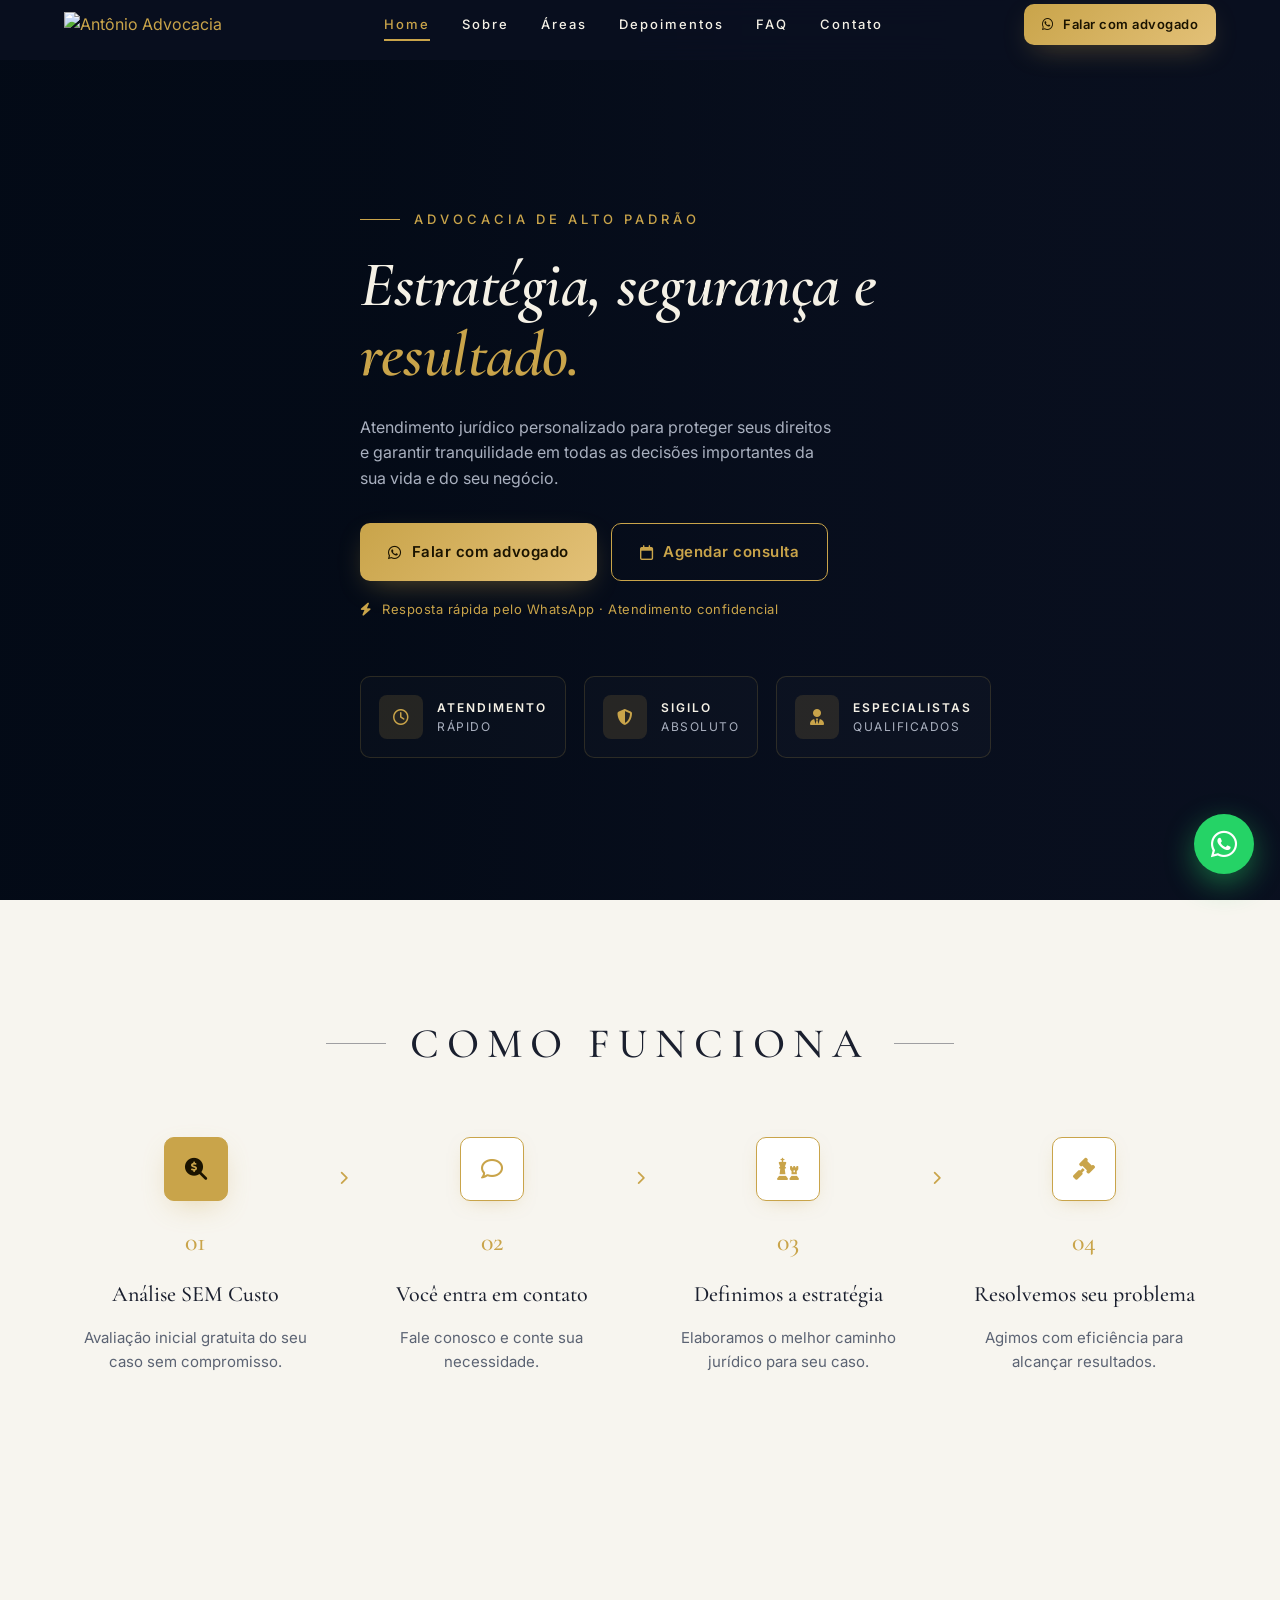
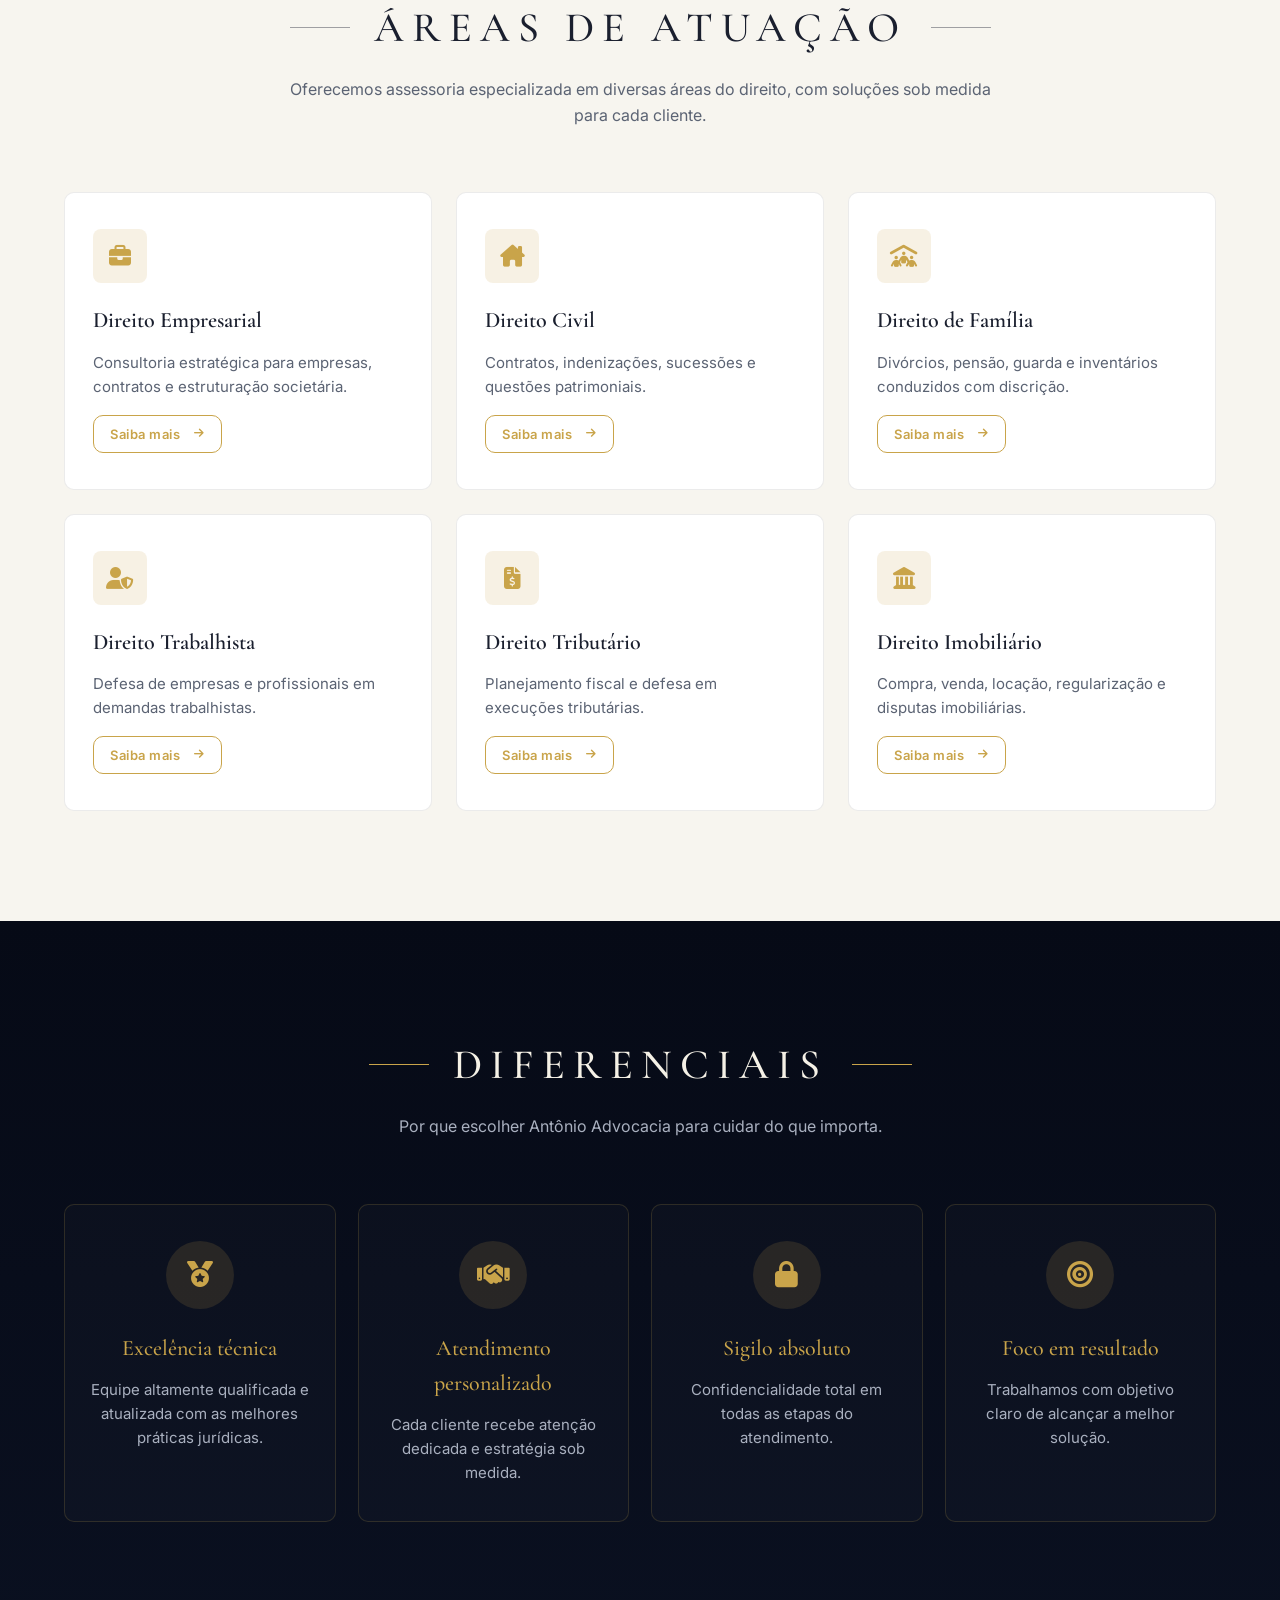
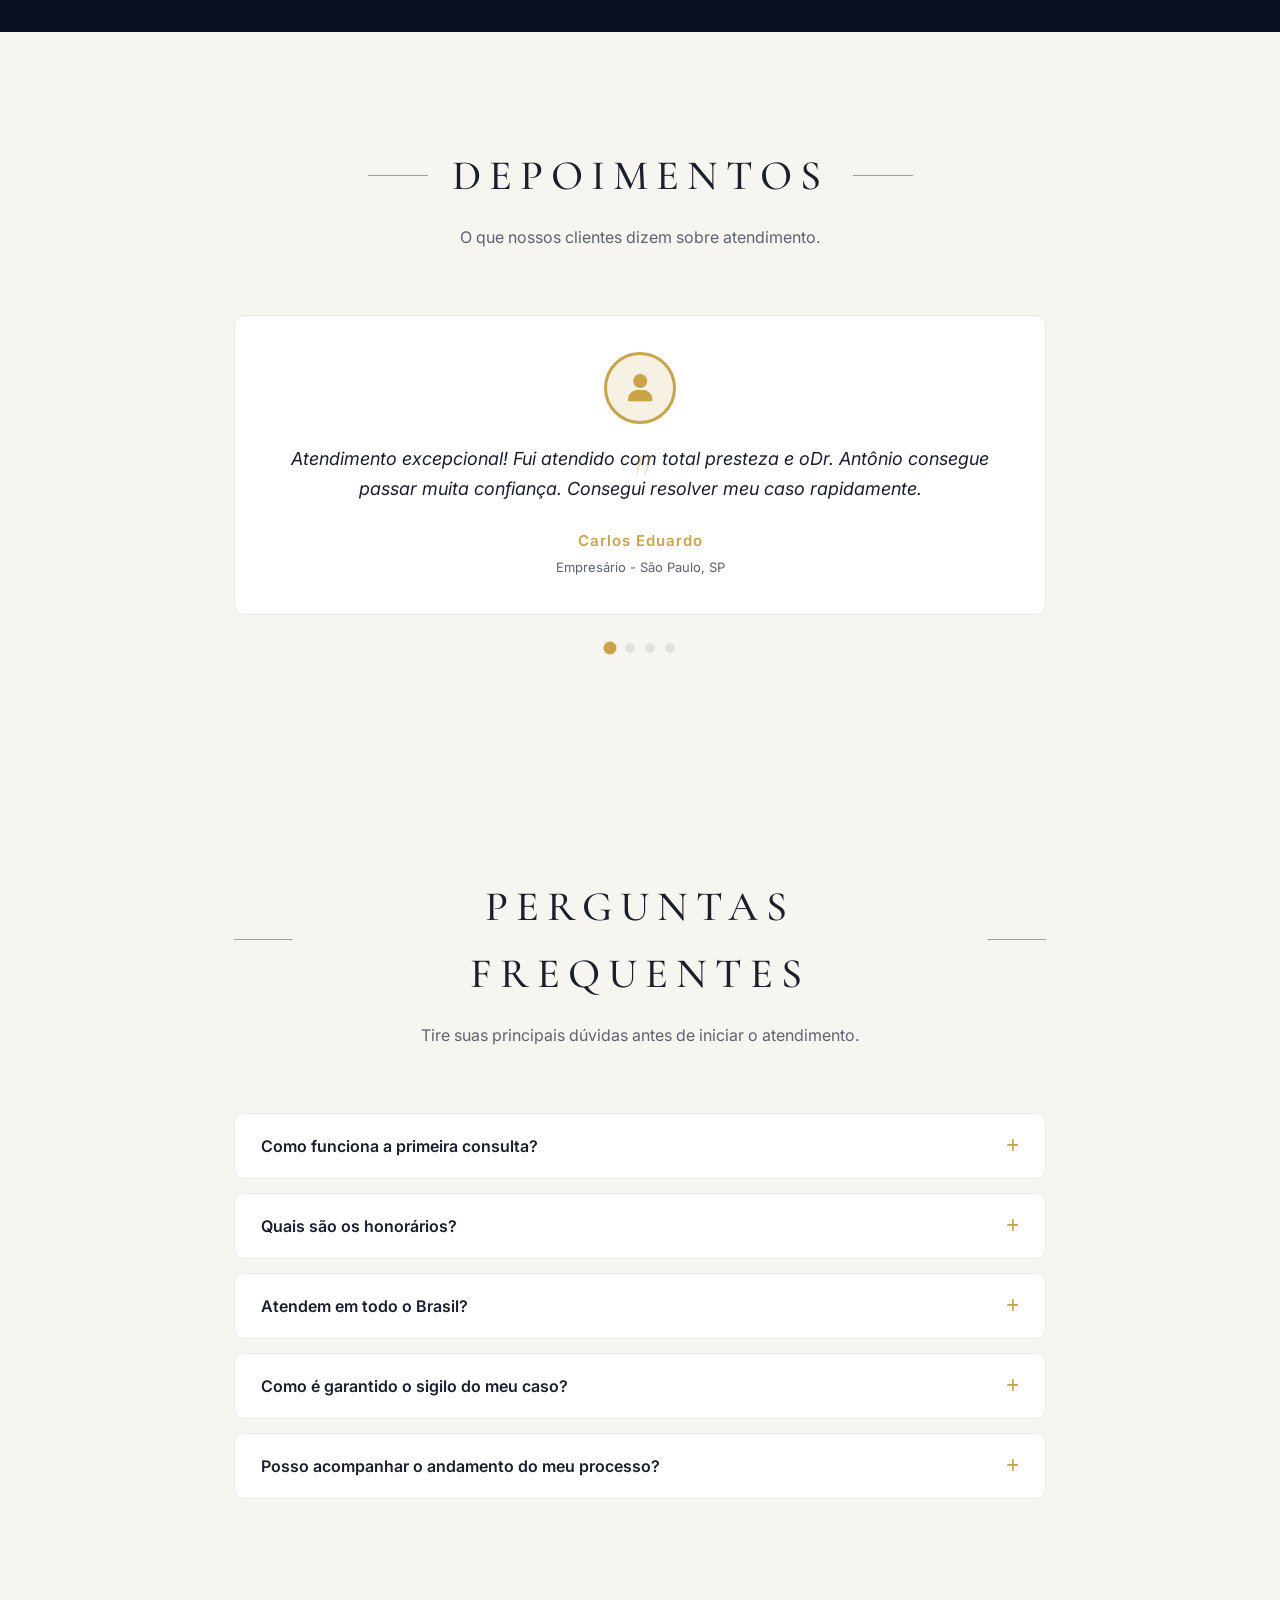
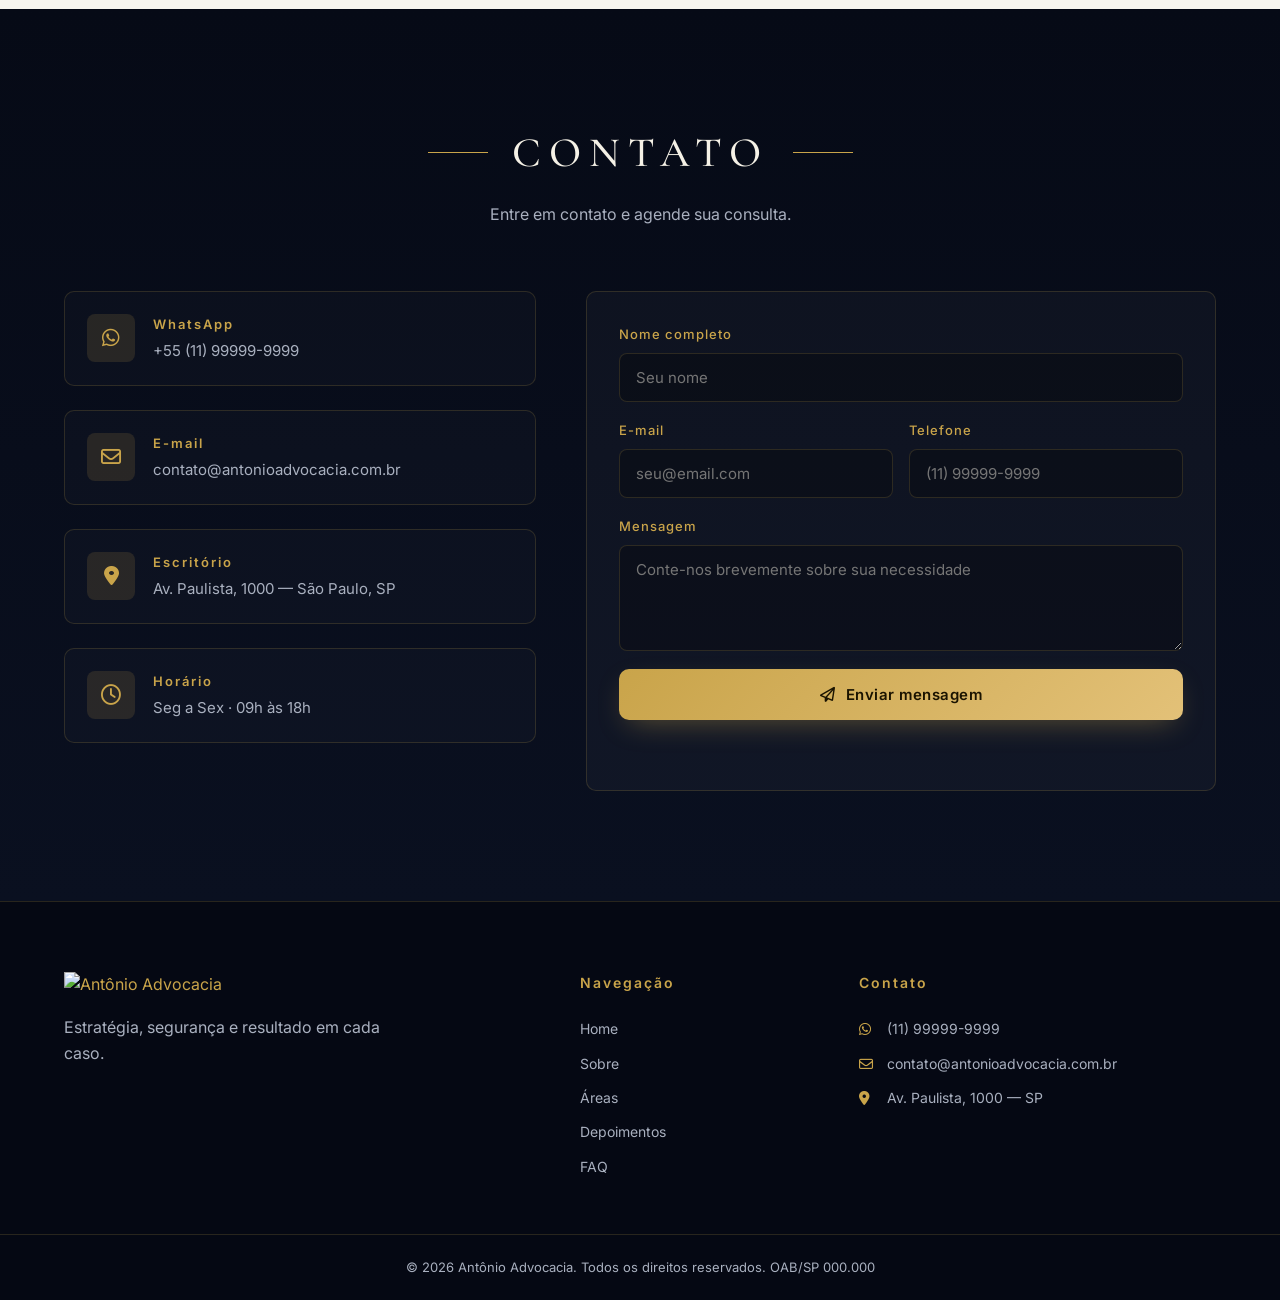
==== advocia/index.html @ e4faac31 "Site Antônio Advocacia - inicial" ====
<!DOCTYPE html>
<html lang="pt-BR">
<head>
  <meta charset="UTF-8" />
  <meta name="viewport" content="width=device-width, initial-scale=1.0" />
  <meta name="description" content="Antônio Advocacia — Estratégia, segurança e resultado. Atendimento jurídico personalizado de alto padrão." />
  <title>Antônio Advocacia — Estratégia, segurança e resultado</title>
  <link rel="preconnect" href="https://fonts.googleapis.com" />
  <link rel="preconnect" href="https://fonts.gstatic.com" crossorigin />
  <link href="https://fonts.googleapis.com/css2?family=Cormorant+Garamond:wght@400;500;600;700&family=Inter:wght@300;400;500;600;700&display=swap" rel="stylesheet" />
  <link rel="stylesheet" href="https://cdnjs.cloudflare.com/ajax/libs/font-awesome/6.5.0/css/all.min.css" />
  <link rel="stylesheet" href="style.css" />
</head>
<body>

  <!-- HEADER -->
  <header class="header" id="header">
    <div class="container header-inner">
<a href="#home" class="logo">
        <img src="logo-topo.png" alt="Antônio Advocacia" class="logo-img" />
      </a>

      <nav class="nav" id="nav">
        <a href="#home" class="nav-link active">Home</a>
        <a href="#sobre" class="nav-link">Sobre</a>
        <a href="#areas" class="nav-link">Áreas</a>
        <a href="#depoimentos" class="nav-link">Depoimentos</a>
        <a href="#faq" class="nav-link">FAQ</a>
        <a href="#contato" class="nav-link">Contato</a>
      </nav>

      <a href="https://wa.me/5511999999999" target="_blank" rel="noopener" class="btn btn-gold header-cta">
        <i class="fab fa-whatsapp"></i> Falar com advogado
      </a>

      <button class="menu-toggle" id="menuToggle" aria-label="Abrir menu">
        <span></span><span></span><span></span>
      </button>
    </div>
  </header>

  <!-- HERO -->
  <section class="hero" id="home">
    <div class="hero-bg"></div>
    <div class="container hero-inner">
<div class="hero-content">
        <div class="eyebrow">
          <span class="eyebrow-line"></span>
          ADVOCACIA DE ALTO PADRÃO
        </div>
        <h1 class="hero-title">
          Estratégia, segurança e <em>resultado.</em>
        </h1>
        <p class="hero-desc">
          Atendimento jurídico personalizado para proteger seus direitos e garantir tranquilidade em todas as decisões importantes da sua vida e do seu negócio.
        </p>
        <div class="hero-actions">
          <a href="https://wa.me/5511999999999" target="_blank" rel="noopener" class="btn btn-gold btn-lg">
            <i class="fab fa-whatsapp"></i> Falar com advogado
          </a>
          <a href="#contato" class="btn btn-outline btn-lg">
            <i class="far fa-calendar"></i> Agendar consulta
          </a>
        </div>
        <p class="hero-meta">
          <i class="fas fa-bolt"></i> Resposta rápida pelo WhatsApp · Atendimento confidencial
        </p>

        <div class="hero-stats">
          <div class="stat">
            <div class="stat-icon"><i class="far fa-clock"></i></div>
            <div>
              <div class="stat-title">ATENDIMENTO</div>
              <div class="stat-sub">Rápido</div>
            </div>
          </div>
          <div class="stat">
            <div class="stat-icon"><i class="fas fa-shield-halved"></i></div>
            <div>
              <div class="stat-title">SIGILO</div>
              <div class="stat-sub">Absoluto</div>
            </div>
          </div>
          <div class="stat">
            <div class="stat-icon"><i class="fas fa-user-tie"></i></div>
            <div>
              <div class="stat-title">ESPECIALISTAS</div>
              <div class="stat-sub">Qualificados</div>
            </div>
          </div>
        </div>
      </div>
    </div>
  </section>

<!-- COMO FUNCIONA -->
  <section class="section section-light" id="sobre">
    <div class="container">
      <h2 class="section-title">
        <span class="title-deco"></span> COMO FUNCIONA <span class="title-deco"></span>
      </h2>

      <div class="steps">
        <div class="step">
          <div class="step-icon gold-bg"><i class="fas fa-search-dollar"></i></div>
          <div class="step-num">01</div>
          <h3>Análise SEM Custo</h3>
          <p>Avaliação inicial gratuita do seu caso sem compromisso.</p>
        </div>
        <div class="step-arrow"><i class="fas fa-chevron-right"></i></div>
        <div class="step">
          <div class="step-icon"><i class="far fa-comment"></i></div>
          <div class="step-num">02</div>
          <h3>Você entra em contato</h3>
          <p>Fale conosco e conte sua necessidade.</p>
        </div>
        <div class="step-arrow"><i class="fas fa-chevron-right"></i></div>
<div class="step">
          <div class="step-icon"><i class="fas fa-chess"></i></div>
          <div class="step-num">03</div>
          <h3>Definimos a estratégia</h3>
          <p>Elaboramos o melhor caminho jurídico para seu caso.</p>
        </div>
        <div class="step-arrow"><i class="fas fa-chevron-right"></i></div>
        <div class="step">
          <div class="step-icon"><i class="fas fa-gavel"></i></div>
          <div class="step-num">04</div>
          <h3>Resolvemos seu problema</h3>
          <p>Agimos com eficiência para alcançar resultados.</p>
        </div>
      </div>
    </div>
  </section>

  <!-- ÁREAS -->
  <section class="section section-light" id="areas">
    <div class="container">
      <h2 class="section-title">
        <span class="title-deco"></span> ÁREAS DE ATUAÇÃO <span class="title-deco"></span>
      </h2>
      <p class="section-desc">
        Oferecemos assessoria especializada em diversas áreas do direito, com soluções sob medida para cada cliente.
      </p>

<div class="cards">
        <div class="card">
          <div class="card-icon"><i class="fas fa-briefcase"></i></div>
          <h3>Direito Empresarial</h3>
          <p>Consultoria estratégica para empresas, contratos e estruturação societária.</p>
          <button class="btn btn-outline btn-sm toggle-btn">Saiba mais <i class="fas fa-arrow-right"></i></button>
          <div class="card-details">
            <p>Auxiliamos empresas em todas as fases: da abertura à expansão, com foco em segurança jurídica e growth sustentável.</p>
            <ul>
              <li><i class="fas fa-check"></i> Abertura de empresas</li>
              <li><i class="fas fa-check"></i> Contratos societários</li>
              <li><i class="fas fa-check"></i> Fusões e aquisições</li>
              <li><i class="fas fa-check"></i> Compliance empresarial</li>
            </ul>
            <a href="https://wa.me/5511999999999" target="_blank" class="btn btn-gold btn-sm"><i class="fab fa-whatsapp"></i> Falar com advogado</a>
          </div>
        </div>
        <div class="card">
          <div class="card-icon"><i class="fas fa-house-chimney"></i></div>
          <h3>Direito Civil</h3>
          <p>Contratos, indenizações, sucessões e questões patrimoniais.</p>
          <button class="btn btn-outline btn-sm toggle-btn">Saiba mais <i class="fas fa-arrow-right"></i></button>
          <div class="card-details">
            <p>Resolução de conflitos civis com agilidade e estratégicas focadas na melhor solução para você.</p>
            <ul>
              <li><i class="fas fa-check"></i> Contratos em geral</li>
              <li><i class="fas fa-check"></i> Indenizações</li>
              <li><i class="fas fa-check"></i> Sucessões hereditárias</li>
              <li><i class="fas fa-check"></i> Responsabilidade civil</li>
            </ul>
            <a href="https://wa.me/5511999999999" target="_blank" class="btn btn-gold btn-sm"><i class="fab fa-whatsapp"></i> Falar com advogado</a>
          </div>
        </div>
        <div class="card">
          <div class="card-icon"><i class="fas fa-people-roof"></i></div>
          <h3>Direito de Família</h3>
          <p>Divórcios, pensão, guarda e inventários conduzidos com discrição.</p>
          <button class="btn btn-outline btn-sm toggle-btn">Saiba mais <i class="fas fa-arrow-right"></i></button>
          <div class="card-details">
            <p>Atendimento humanizado para resolver questões familiares com discrição e profesionalismo.</p>
            <ul>
              <li><i class="fas fa-check"></i> Divórcio e separação</li>
              <li><i class="fas fa-check"></i> Pensão alimentícia</li>
              <li><i class="fas fa-check"></i> Guarda de filhos</li>
              <li><i class="fas fa-check"></i> Inventários</li>
            </ul>
            <a href="https://wa.me/5511999999999" target="_blank" class="btn btn-gold btn-sm"><i class="fab fa-whatsapp"></i> Falar com advogado</a>
          </div>
        </div>
        <div class="card">
          <div class="card-icon"><i class="fas fa-user-shield"></i></div>
          <h3>Direito Trabalhista</h3>
          <p>Defesa de empresas e profissionais em demandas trabalhistas.</p>
          <button class="btn btn-outline btn-sm toggle-btn">Saiba mais <i class="fas fa-arrow-right"></i></button>
          <div class="card-details">
            <p>Proteção tanto para empregadores quanto para empregados, com estratégias personalizadas.</p>
            <ul>
              <li><i class="fas fa-check"></i> Defense judicial</li>
              <li><i class="fas fa-check"></i> Acordos trabalhistas</li>
              <li><i class="fas fa-check"></i> Rescisão contratual</li>
              <li><i class="fas fa-check"></i> Assédio moral</li>
            </ul>
            <a href="https://wa.me/5511999999999" target="_blank" class="btn btn-gold btn-sm"><i class="fab fa-whatsapp"></i> Falar com advogado</a>
          </div>
        </div>
        <div class="card">
          <div class="card-icon"><i class="fas fa-file-invoice-dollar"></i></div>
          <h3>Direito Tributário</h3>
          <p>Planejamento fiscal e defesa em execuções tributárias.</p>
          <button class="btn btn-outline btn-sm toggle-btn">Saiba mais <i class="fas fa-arrow-right"></i></button>
          <div class="card-details">
            <p>Otimização fiscal dentro da lei, com estratégias para reduzir carga tributária lawfully.</p>
            <ul>
              <li><i class="fas fa-check"></i> Planejamento fiscal</li>
              <li><i class="fas fa-check"></i> Defense fiscal</li>
              <li><i class="fas fa-check"></i> Recursos administrativos</li>
              <li><i class="fas fa-check"></i> Regularização tributária</li>
            </ul>
            <a href="https://wa.me/5511999999999" target="_blank" class="btn btn-gold btn-sm"><i class="fab fa-whatsapp"></i> Falar com advogado</a>
          </div>
        </div>
        <div class="card">
          <div class="card-icon"><i class="fas fa-landmark"></i></div>
          <h3>Direito Imobiliário</h3>
          <p>Compra, venda, locação, regularização e disputas imobiliárias.</p>
          <button class="btn btn-outline btn-sm toggle-btn">Saiba mais <i class="fas fa-arrow-right"></i></button>
          <div class="card-details">
            <p>Assessoria completa em transações imobiliárias e resolução de conflitos com agilidade.</p>
            <ul>
              <li><i class="fas fa-check"></i> Contratos de compra e venda</li>
              <li><i class="fas fa-check"></i> Locação comercial</li>
              <li><i class="fas fa-check"></i> Regularização de imóveis</li>
              <li><i class="fas fa-check"></i> Disputas condominiais</li>
            </ul>
            <a href="https://wa.me/5511999999999" target="_blank" class="btn btn-gold btn-sm"><i class="fab fa-whatsapp"></i> Falar com advogado</a>
          </div>
        </div>
      </div>
    </div>
  </section>

  <!-- DIFERENCIAIS -->
  <section class="section section-dark" id="diferenciais">
    <div class="container">
      <h2 class="section-title light">
        <span class="title-deco gold"></span> DIFERENCIAIS <span class="title-deco gold"></span>
      </h2>
      <p class="section-desc light">
        Por que escolher Antônio Advocacia para cuidar do que importa.
      </p>

      <div class="diffs">
        <div class="diff">
          <div class="diff-icon"><i class="fas fa-medal"></i></div>
          <h3>Excelência técnica</h3>
          <p>Equipe altamente qualificada e atualizada com as melhores práticas jurídicas.</p>
        </div>
        <div class="diff">
          <div class="diff-icon"><i class="fas fa-handshake"></i></div>
          <h3>Atendimento personalizado</h3>
          <p>Cada cliente recebe atenção dedicada e estratégia sob medida.</p>
        </div>
        <div class="diff">
          <div class="diff-icon"><i class="fas fa-lock"></i></div>
          <h3>Sigilo absoluto</h3>
          <p>Confidencialidade total em todas as etapas do atendimento.</p>
        </div>
<div class="diff">
          <div class="diff-icon"><i class="fas fa-bullseye"></i></div>
          <h3>Foco em resultado</h3>
          <p>Trabalhamos com objetivo claro de alcançar a melhor solução.</p>
        </div>
      </div>
    </div>
  </section>

  <!-- DEPOIMENTOS -->
  <section class="section section-light" id="depoimentos">
    <div class="container container-narrow">
      <h2 class="section-title">
        <span class="title-deco"></span> DEPOIMENTOS <span class="title-deco"></span>
      </h2>
      <p class="section-desc">
        O que nossos clientes dizem sobre atendimento.
      </p>

      <div class="testimonials">
        <div class="testimonial active">
          <div class="testimonial-av"><i class="fas fa-user"></i></div>
          <p class="testimonial-q">Atendimento excepcional! Fui atendido com total presteza e oDr. Antônio consegue passar muita confiança. Consegui resolver meu caso rapidamente.</p>
          <div class="testimonial-author">Carlos Eduardo</div>
          <div class="testimonial-role">Empresário - São Paulo, SP</div>
        </div>

        <div class="testimonial">
          <div class="testimonial-av"><i class="fas fa-user"></i></div>
          <p class="testimonial-q">Profissionalismo nota 10. Depuis que contratei o escritório, minhas questões jurídicas estão em boas mãos. Recomendo para todos.</p>
          <div class="testimonial-author">Mariana Silva</div>
          <div class="testimonial-role">Directora - Rio de Janeiro, RJ</div>
        </div>

        <div class="testimonial">
          <div class="testimonial-av"><i class="fas fa-user"></i></div>
          <p class="testimonial-q">EXCELENTE! ODr. Antônio e sua equipe são muito competentes. Meu processo foi resuelto com muito mais agilidade do que eu esperava.</p>
          <div class="testimonial-author">Roberto Almeida</div>
          <div class="testimonial-role">Empresário - Belo Horizonte, MG</div>
        </div>

        <div class="testimonial">
          <div class="testimonial-av"><i class="fas fa-user"></i></div>
          <p class="testimonial-q">Atendimento humanizado e eficiente. Senti-me muito seguro durante todo o processo. Parabéns pelo trabalho exemplar!</p>
          <div class="testimonial-author">Patrícia Costa</div>
          <div class="testimonial-role">Advogada - Curitiba, PR</div>
        </div>
      </div>

      <div class="testimonial-nav">
        <div class="testimonial-dot active" data-index="0"></div>
        <div class="testimonial-dot" data-index="1"></div>
        <div class="testimonial-dot" data-index="2"></div>
        <div class="testimonial-dot" data-index="3"></div>
      </div>
    </div>
  </section>

  <!-- FAQ -->
  <section class="section section-light" id="faq">
    <div class="container container-narrow">
      <h2 class="section-title">
        <span class="title-deco"></span> PERGUNTAS FREQUENTES <span class="title-deco"></span>
      </h2>
      <p class="section-desc">
        Tire suas principais dúvidas antes de iniciar o atendimento.
      </p>

      <div class="faq">
        <div class="faq-item">
          <button class="faq-q">Como funciona a primeira consulta?<i class="fas fa-plus"></i></button>
          <div class="faq-a"><p>A primeira consulta é uma análise inicial do seu caso, onde entendemos suas necessidades e apresentamos os caminhos jurídicos possíveis.</p></div>
        </div>
        <div class="faq-item">
          <button class="faq-q">Quais são os honorários?<i class="fas fa-plus"></i></button>
          <div class="faq-a"><p>Os honorários variam conforme a complexidade do caso. Após análise inicial, apresentamos uma proposta clara e transparente.</p></div>
        </div>
        <div class="faq-item">
          <button class="faq-q">Atendem em todo o Brasil?<i class="fas fa-plus"></i></button>
          <div class="faq-a"><p>Sim. Atendemos clientes em todo o território nacional, presencialmente ou por videoconferência.</p></div>
        </div>
        <div class="faq-item">
          <button class="faq-q">Como é garantido o sigilo do meu caso?<i class="fas fa-plus"></i></button>
          <div class="faq-a"><p>Seguimos rigorosamente o código de ética da OAB. Todas as informações são tratadas com absoluta confidencialidade.</p></div>
        </div>
        <div class="faq-item">
          <button class="faq-q">Posso acompanhar o andamento do meu processo?<i class="fas fa-plus"></i></button>
          <div class="faq-a"><p>Sim. Mantemos comunicação constante e enviamos atualizações periódicas sobre cada etapa.</p></div>
        </div>
      </div>
    </div>
  </section>

  <!-- CONTATO -->
  <section class="section section-dark" id="contato">
    <div class="container">
      <h2 class="section-title light">
        <span class="title-deco gold"></span> CONTATO <span class="title-deco gold"></span>
      </h2>
      <p class="section-desc light">Entre em contato e agende sua consulta.</p>

      <div class="contact-grid">
        <div class="contact-info">
          <div class="contact-item">
            <div class="contact-icon"><i class="fab fa-whatsapp"></i></div>
            <div>
              <h4>WhatsApp</h4>
              <p>+55 (11) 99999-9999</p>
            </div>
          </div>
          <div class="contact-item">
            <div class="contact-icon"><i class="far fa-envelope"></i></div>
            <div>
              <h4>E-mail</h4>
              <p>contato@antonioadvocacia.com.br</p>
            </div>
          </div>
          <div class="contact-item">
            <div class="contact-icon"><i class="fas fa-location-dot"></i></div>
            <div>
              <h4>Escritório</h4>
              <p>Av. Paulista, 1000 — São Paulo, SP</p>
            </div>
          </div>
          <div class="contact-item">
            <div class="contact-icon"><i class="far fa-clock"></i></div>
            <div>
              <h4>Horário</h4>
              <p>Seg a Sex · 09h às 18h</p>
            </div>
          </div>
        </div>

        <form class="contact-form" id="contactForm">
          <div class="field">
            <label>Nome completo</label>
            <input type="text" name="nome" required placeholder="Seu nome" />
          </div>
          <div class="row">
            <div class="field">
              <label>E-mail</label>
              <input type="email" name="email" required placeholder="seu@email.com" />
            </div>
            <div class="field">
              <label>Telefone</label>
              <input type="tel" name="telefone" required placeholder="(11) 99999-9999" />
            </div>
          </div>
          <div class="field">
            <label>Mensagem</label>
            <textarea name="mensagem" rows="4" required placeholder="Conte-nos brevemente sobre sua necessidade"></textarea>
          </div>
          <button type="submit" class="btn btn-gold btn-lg btn-block">
            <i class="far fa-paper-plane"></i> Enviar mensagem
          </button>
          <p class="form-status" id="formStatus"></p>
        </form>
      </div>
    </div>
  </section>

  <!-- FOOTER -->
  <footer class="footer">
    <div class="container footer-inner">
<div class="footer-brand">
        <a href="#home" class="logo">
          <img src="logo-topo.png" alt="Antônio Advocacia" style="width: 200px;" />
        </a>
        <p>Estratégia, segurança e resultado em cada caso.</p>
      </div>

<div class="footer-col">
        <h4>Navegação</h4>
        <a href="#home">Home</a>
        <a href="#sobre">Sobre</a>
        <a href="#areas">Áreas</a>
        <a href="#depoimentos">Depoimentos</a>
        <a href="#faq">FAQ</a>
      </div>

      <div class="footer-col">
        <h4>Contato</h4>
        <p><i class="fab fa-whatsapp"></i> (11) 99999-9999</p>
        <p><i class="far fa-envelope"></i> contato@antonioadvocacia.com.br</p>
        <p><i class="fas fa-location-dot"></i> Av. Paulista, 1000 — SP</p>
      </div>
    </div>
    <div class="footer-bottom">
      <div class="container">
        <p>© <span id="year"></span> Antônio Advocacia. Todos os direitos reservados. OAB/SP 000.000</p>
      </div>
    </div>
  </footer>

  <!-- WHATSAPP FLUTUANTE -->
  <a href="https://wa.me/5511999999999" target="_blank" rel="noopener" class="wa-float" aria-label="WhatsApp">
    <i class="fab fa-whatsapp"></i>
  </a>

  <script src="script.js"></script>
</body>
</html>
---- advocia/style.css ----
/* ==========================================================
   Antônio Advocacia — Design System
   ========================================================== */
:root {
  --bg-dark: #0a1020;
  --bg-darker: #060a16;
  --bg-deep: #050813;
  --bg-light: #f7f5ef;
  --bg-light-2: #efeadc;
  --text-light: #f5f1e6;
  --text-muted-light: #a9b0bf;
  --text-dark: #1a1f2e;
  --text-muted-dark: #5b6373;
  --gold: #c9a44a;
  --gold-2: #e3c178;
  --gold-soft: rgba(201, 164, 74, 0.15);
  --border-dark: rgba(201, 164, 74, 0.18);
  --border-light: rgba(0, 0, 0, 0.08);
  --shadow-gold: 0 10px 30px -10px rgba(201, 164, 74, 0.45);
  --shadow-soft: 0 10px 40px -15px rgba(0, 0, 0, 0.35);
  --font-serif: 'Cormorant Garamond', Georgia, serif;
  --font-sans: 'Inter', system-ui, -apple-system, sans-serif;
  --radius: 10px;
  --container: 1200px;
  --transition: 0.3s ease;
}

* { box-sizing: border-box; margin: 0; padding: 0; }
html { scroll-behavior: smooth; }
body {
  font-family: var(--font-sans);
  background: var(--bg-dark);
  color: var(--text-light);
  line-height: 1.6;
  -webkit-font-smoothing: antialiased;
  overflow-x: hidden;
}
img, svg { display: block; max-width: 100%; }
a { color: inherit; text-decoration: none; }
button { font-family: inherit; cursor: pointer; border: none; background: none; color: inherit; }

.container {
  max-width: var(--container);
  margin: 0 auto;
  padding: 0 24px;
}
.container-narrow { max-width: 860px; }

/* ============ BUTTONS ============ */
.btn {
  display: inline-flex; align-items: center; justify-content: center; gap: 10px;
  padding: 12px 22px; border-radius: var(--radius);
  font-weight: 600; font-size: 14px; letter-spacing: 0.5px;
  transition: all var(--transition);
  cursor: pointer; white-space: nowrap;
}
.btn-lg { padding: 16px 28px; font-size: 15px; }
.btn-block { width: 100%; }
.btn-gold {
  background: linear-gradient(135deg, var(--gold), var(--gold-2));
  color: #1a1300;
  box-shadow: var(--shadow-gold);
}
.btn-gold:hover { transform: translateY(-2px); box-shadow: 0 14px 36px -10px rgba(201,164,74,0.6); }
.btn-outline {
  border: 1.5px solid var(--gold);
  color: var(--gold);
  background: transparent;
}
.btn-outline:hover { background: var(--gold-soft); }
.btn-sm { padding: 10px 16px; font-size: 13px; margin-top: 16px; }
.btn-sm i { font-size: 11px; margin-left: 6px; }

/* ============ HEADER ============ */
.header {
  position: fixed; top: 0; left: 0; right: 0; z-index: 100;
  background: rgba(10, 16, 32, 0.85);
  backdrop-filter: blur(14px);
  border-bottom: 1px solid transparent;
  transition: all var(--transition);
  min-height: 60px;
}
.header.scrolled {
  background: rgba(6, 10, 22, 0.95);
  border-bottom-color: var(--border-dark);
}
.header-inner {
  display: flex; align-items: center; justify-content: space-between;
  padding: 4px 24px; gap: 24px;
}
.logo { display: flex; align-items: center; color: var(--gold); }
.logo-img { width: 180px; height: auto; cursor: pointer; }
.logo-mark { width: 160px; height: auto; color: var(--gold); }
.logo-mark img { width: 100%; height: auto; }
.logo-text { display: flex; flex-direction: column; line-height: 1; margin-left: -5px; }
.logo-title {
  font-family: var(--font-serif); font-size: 28px; font-weight: 700;
  color: var(--text-light); letter-spacing: 2px;
}
.logo-sub {
  font-size: 14px; color: var(--gold); letter-spacing: 6px; margin-top: 0px;
}
.nav { display: flex; gap: 32px; }
.nav-link {
  font-size: 13px; font-weight: 500; letter-spacing: 2px;
  color: var(--text-light); position: relative; padding: 6px 0;
  transition: color var(--transition);
}
.nav-link::after {
  content: ''; position: absolute; bottom: 0; left: 0;
  width: 0; height: 2px; background: var(--gold);
  transition: width var(--transition);
}
.nav-link:hover, .nav-link.active { color: var(--gold); }
.nav-link.active::after, .nav-link:hover::after { width: 100%; }
.header-cta { font-size: 13px; padding: 10px 18px; }
.menu-toggle {
  display: none; flex-direction: column; gap: 5px; padding: 8px;
}
.menu-toggle span {
  width: 24px; height: 2px; background: var(--gold); transition: var(--transition);
}

/* ============ HERO ============ */
.hero {
  min-height: 100vh;
  position: relative;
  display: flex;
  align-items: center;
  background:
    linear-gradient(90deg, rgba(3, 10, 22, 0.96) 0%, rgba(3, 10, 22, 0.88) 30%, rgba(3, 10, 22, 0.35) 62%, rgba(3, 10, 22, 0.12) 100%),
    url("fundo-hero.png");
  background-size: cover;
  background-position: right center;
  background-repeat: no-repeat;
  padding: 140px 0 80px;
  overflow: hidden;
}
.hero-bg { display: none; }
.hero .container,
.hero-inner {
  position: relative;
  z-index: 2;
}
.hero-content {
  max-width: 560px;
  margin-left: 0;
  text-align: left;
  animation: fadeUp 1s ease both;
}
.hero-logo,
.hero-brand,
.hero img.hero-logo,
.hero .logo-inside,
.hero .brand-inside {
  display: none !important;
}

.eyebrow {
  display: inline-flex; align-items: center; gap: 14px;
  color: var(--gold); font-size: 13px; letter-spacing: 4px; font-weight: 500;
  margin-bottom: 20px;
}
.eyebrow-line { width: 40px; height: 1px; background: var(--gold); }

.hero-title {
  font-family: var(--font-serif);
  font-size: clamp(42px, 5vw, 64px);
  font-weight: 600; line-height: 1.1; letter-spacing: -0.5px;
  margin-bottom: 24px;
  font-style: italic;
}
.hero-title em {
  font-style: italic; font-weight: 600;
  color: var(--gold);
}
.hero-desc {
  font-size: 16px; color: var(--text-muted-light);
  margin-bottom: 32px;
  max-width: 480px;
}
.hero-actions { display: flex; flex-wrap: wrap; gap: 14px; margin-bottom: 18px; }
.hero-meta { font-size: 13px; color: var(--gold); letter-spacing: 0.5px; }
.hero-meta i { margin-right: 6px; }

.hero-stats {
  display: grid; grid-template-columns: repeat(3, 1fr); gap: 18px;
  margin-top: 56px; max-width: 640px;
}
.stat {
  display: flex; align-items: center; gap: 14px;
  padding: 18px; border: 1px solid var(--border-dark); border-radius: var(--radius);
  background: rgba(255,255,255,0.02);
}
.stat-icon {
  width: 44px; height: 44px; border-radius: 8px;
  display: grid; place-items: center;
  background: var(--gold-soft); color: var(--gold);
}
.stat-title { font-size: 12px; letter-spacing: 2px; color: var(--text-light); font-weight: 600; }
.stat-sub { font-size: 12px; color: var(--text-muted-light); letter-spacing: 1.5px; text-transform: uppercase; }

/* ============ SECTIONS ============ */
.section { padding: 110px 0; }
.section-light { background: var(--bg-light); color: var(--text-dark); }
.section-dark {
  background: linear-gradient(180deg, #060a16 0%, #0a1020 100%);
  color: var(--text-light);
}
.section-title {
  font-family: var(--font-serif);
  font-size: clamp(28px, 4vw, 42px);
  font-weight: 500; letter-spacing: 8px;
  text-align: center;
  display: flex; align-items: center; justify-content: center; gap: 24px;
  margin-bottom: 16px;
  color: var(--text-dark);
}
.section-title.light { color: var(--text-light); }
.title-deco { width: 60px; height: 1px; background: var(--text-dark); opacity: 0.4; }
.title-deco.gold { background: var(--gold); opacity: 1; }
.section-desc {
  text-align: center; max-width: 720px; margin: 0 auto 64px;
  color: var(--text-muted-dark); font-size: 16px;
}
.section-desc.light { color: var(--text-muted-light); }

/* ============ STEPS ============ */
.steps {
  display: flex; align-items: flex-start; justify-content: space-between;
  gap: 12px; margin-top: 60px;
}
.step { flex: 1; text-align: center; max-width: 240px; margin: 0 auto; }
.step-icon.gold-bg {
  background: var(--gold) !important;
  color: #1a1300;
  box-shadow: var(--shadow-gold);
}
.step-icon {
  width: 64px; height: 64px; margin: 0 auto 20px;
  display: grid; place-items: center;
  background: #fff; color: var(--gold);
  border: 1px solid var(--gold); border-radius: var(--radius);
  font-size: 22px;
  box-shadow: 0 6px 20px -10px rgba(201,164,74,0.5);
}
.step-num {
  font-family: var(--font-serif);
  font-size: 26px; color: var(--gold); margin-bottom: 14px; font-weight: 500;
}
.step h3 {
  font-family: var(--font-serif);
  font-size: 22px; font-weight: 500; margin-bottom: 14px; color: var(--text-dark);
}
.step p { color: var(--text-muted-dark); font-size: 15px; }
.step-arrow { color: var(--gold); font-size: 14px; padding-top: 30px; }

/* ============ CARDS ============ */
.cards {
  display: grid; grid-template-columns: repeat(3, 1fr); gap: 24px;
}
.card {
  background: #fff;
  padding: 36px 28px; border-radius: var(--radius);
  border: 1px solid var(--border-light);
  transition: all var(--transition);
  text-align: left;
}
.card:hover {
  transform: translateY(-6px);
  box-shadow: var(--shadow-soft);
  border-color: var(--gold);
}
.card-icon {
  width: 54px; height: 54px; border-radius: 8px;
  display: grid; place-items: center;
  background: var(--gold-soft); color: var(--gold);
  font-size: 22px; margin-bottom: 20px;
}
.card h3 {
  font-family: var(--font-serif);
  font-size: 22px; font-weight: 600; margin-bottom: 12px; color: var(--text-dark);
}
.card p { color: var(--text-muted-dark); font-size: 15px; }
.card-details {
  max-height: 0;
  overflow: hidden;
  transition: max-height 0.5s ease, padding 0.5s ease, opacity 0.5s ease;
  opacity: 0;
}
.card.expanded .card-details {
  max-height: 400px;
  opacity: 1;
  padding-top: 16px;
}
.card-details > p {
  color: var(--text-dark);
  font-size: 14px;
  margin-bottom: 12px;
}
.card-details ul {
  list-style: none;
  margin-bottom: 16px;
}
.card-details ul li {
  color: var(--text-dark);
  font-size: 13px;
  padding: 8px 0;
  border-bottom: 1px solid var(--border-light);
  display: flex;
  align-items: center;
  gap: 10px;
}
.card-details ul li i {
  color: var(--gold);
  font-size: 11px;
}
.card-details .btn-sm {
  margin-top: 8px;
}
.toggle-btn {
  gap: 8px;
}
.toggle-btn i {
  transition: transform 0.3s ease;
}
.card.expanded .toggle-btn i {
  transform: rotate(180deg);
}
.toggle-btn .btn-text::after {
  content: 'Ver menos';
}
.card.expanded .toggle-btn .btn-text::before {
  content: 'Ver menos';
}

/* ============ DIFERENCIAIS ============ */
.diffs {
  display: grid; grid-template-columns: repeat(4, 1fr); gap: 22px;
}
.diff {
  text-align: center; padding: 36px 22px;
  border: 1px solid var(--border-dark); border-radius: var(--radius);
  background: rgba(255,255,255,0.02);
  transition: all var(--transition);
}
.diff:hover {
  transform: translateY(-6px);
  border-color: var(--gold);
  background: rgba(201,164,74,0.05);
}
.diff-icon {
  width: 68px; height: 68px; margin: 0 auto 22px;
  display: grid; place-items: center; border-radius: 50%;
  background: var(--gold-soft); color: var(--gold);
  font-size: 26px;
}
.diff h3 {
  font-family: var(--font-serif);
  font-size: 22px; font-weight: 500; color: var(--gold); margin-bottom: 12px;
}
.diff p { color: var(--text-muted-light); font-size: 15px; }

/* ============ FAQ ============ */
.faq { display: flex; flex-direction: column; gap: 14px; }
.faq-item {
  background: #fff; border: 1px solid var(--border-light); border-radius: var(--radius);
  overflow: hidden; transition: all var(--transition);
}
.faq-item.open { border-color: var(--gold); box-shadow: var(--shadow-soft); }
.faq-q {
  width: 100%; text-align: left;
  padding: 22px 26px; font-size: 16px; font-weight: 600;
  color: var(--text-dark);
  display: flex; justify-content: space-between; align-items: center; gap: 16px;
}
.faq-q i { color: var(--gold); transition: transform var(--transition); font-size: 14px; }
.faq-item.open .faq-q i { transform: rotate(45deg); }
.faq-a {
  max-height: 0; overflow: hidden;
  transition: max-height 0.4s ease, padding 0.4s ease;
  padding: 0 26px;
}
.faq-item.open .faq-a { max-height: 300px; padding: 0 26px 22px; }
.faq-a p { color: var(--text-muted-dark); font-size: 15px; }

/* ============ DEPOIMENTOS ============ */
.testimonials { display: flex; gap: 24px; overflow: hidden; }
.testimonial {
  flex: 0 0 100%;
  background: #fff;
  padding: 36px;
  border-radius: var(--radius);
  border: 1px solid var(--border-light);
  text-align: center;
  display: none;
  animation: fadeIn 0.6s ease;
}
.testimonial.active { display: block; }
.testimonial-av {
  width: 72px; height: 72px;
  margin: 0 auto 20px;
  border-radius: 50%;
  background: var(--gold-soft);
  display: grid; place-items: center;
  font-size: 28px;
  color: var(--gold);
  border: 3px solid var(--gold);
}
.testimonial-q {
  font-size: 18px;
  font-style: italic;
  color: var(--text-dark);
  margin-bottom: 24px;
  line-height: 1.7;
  position: relative;
}
.testimonial-q::before {
  content: '"';
  font-family: var(--font-serif);
  font-size: 60px;
  color: var(--gold);
  opacity: 0.3;
  position: absolute;
  top: -20px; left: 50%;
  transform: translateX(-50%);
}
.testimonial-author {
  font-weight: 600;
  color: var(--gold);
  font-size: 15px;
  letter-spacing: 1px;
}
.testimonial-role {
  font-size: 13px;
  color: var(--text-muted-dark);
  margin-top: 4px;
}
.testimonial-nav {
  display: flex;
  justify-content: center;
  gap: 10px;
  margin-top: 28px;
}
.testimonial-dot {
  width: 10px;
  height: 10px;
  border-radius: 50%;
  background: var(--border-light);
  cursor: pointer;
  transition: all 0.3s ease;
}
.testimonial-dot.active {
  background: var(--gold);
  transform: scale(1.3);
}
.testimonial:hover .testimonial-av {
  transform: scale(1.1);
}

/* ============ CONTATO ============ */
.contact-grid {
  display: grid; grid-template-columns: 1fr 1.2fr; gap: 50px;
  align-items: start;
}
.contact-info { display: flex; flex-direction: column; gap: 24px; }
.contact-item {
  display: flex; gap: 18px; align-items: flex-start;
  padding: 22px; border: 1px solid var(--border-dark); border-radius: var(--radius);
  background: rgba(255,255,255,0.02);
}
.contact-icon {
  width: 48px; height: 48px; flex-shrink: 0;
  display: grid; place-items: center; border-radius: 8px;
  background: var(--gold-soft); color: var(--gold);
  font-size: 20px;
}
.contact-item h4 {
  font-size: 13px; letter-spacing: 2px; color: var(--gold);
  margin-bottom: 4px; font-weight: 600;
}
.contact-item p { color: var(--text-muted-light); font-size: 15px; }

.contact-form {
  background: rgba(255,255,255,0.03);
  border: 1px solid var(--border-dark);
  padding: 32px; border-radius: var(--radius);
  display: flex; flex-direction: column; gap: 18px;
}
.field { display: flex; flex-direction: column; gap: 8px; }
.field label { font-size: 13px; color: var(--gold); letter-spacing: 1px; font-weight: 500; }
.field input, .field textarea {
  padding: 14px 16px; font-size: 15px;
  background: rgba(0,0,0,0.25); color: var(--text-light);
  border: 1px solid var(--border-dark); border-radius: 8px;
  font-family: inherit; transition: border var(--transition);
}
.field input:focus, .field textarea:focus { outline: none; border-color: var(--gold); }
.field textarea { resize: vertical; }
.row { display: grid; grid-template-columns: 1fr 1fr; gap: 16px; }
.form-status { font-size: 14px; text-align: center; min-height: 20px; color: var(--gold); }

/* ============ FOOTER ============ */
.footer {
  background: var(--bg-deep);
  border-top: 1px solid var(--border-dark);
  padding-top: 70px;
}
.footer-inner {
  display: grid; grid-template-columns: 2fr 1fr 1.5fr; gap: 40px;
  padding-bottom: 50px;
}
.footer-brand p { color: var(--text-muted-light); margin-top: 18px; max-width: 320px; }
.footer-col h4 {
  color: var(--gold); font-size: 14px; letter-spacing: 2px;
  margin-bottom: 18px; font-weight: 600;
}
.footer-col a, .footer-col p {
  display: block; color: var(--text-muted-light); font-size: 14px;
  padding: 6px 0; transition: color var(--transition);
}
.footer-col a:hover { color: var(--gold); }
.footer-col p i { color: var(--gold); margin-right: 8px; width: 16px; }
.footer-bottom {
  border-top: 1px solid var(--border-dark);
  padding: 22px 0; text-align: center;
  color: var(--text-muted-light); font-size: 13px;
}

/* ============ WHATSAPP FLOAT ============ */
.wa-float {
  position: fixed; bottom: 26px; right: 26px; z-index: 90;
  width: 60px; height: 60px; border-radius: 50%;
  background: #25D366; color: #fff;
  display: grid; place-items: center;
  font-size: 30px;
  box-shadow: 0 10px 30px rgba(37,211,102,0.45);
  transition: transform var(--transition);
  animation: pulse 2s infinite;
}
.wa-float:hover { transform: scale(1.1); }

@keyframes pulse {
  0%, 100% { box-shadow: 0 10px 30px rgba(37,211,102,0.45), 0 0 0 0 rgba(37,211,102,0.5); }
  50% { box-shadow: 0 10px 30px rgba(37,211,102,0.45), 0 0 0 14px rgba(37,211,102,0); }
}

/* ============ ANIMATIONS ============ */
@keyframes fadeUp {
  from { opacity: 0; transform: translateY(30px); }
  to { opacity: 1; transform: translateY(0); }
}
@keyframes fadeIn {
  from { opacity: 0; }
  to { opacity: 1; }
}
@keyframes scaleIn {
  from { opacity: 0; transform: scale(0.9); }
  to { opacity: 1; transform: scale(1); }
}
@keyframes slideLeft {
  from { opacity: 0; transform: translateX(-40px); }
  to { opacity: 1; transform: translateX(0); }
}
@keyframes slideRight {
  from { opacity: 0; transform: translateX(40px); }
  to { opacity: 1; transform: translateX(0); }
}
@keyframes float {
  0%, 100% { transform: translateY(0); }
  50% { transform: translateY(-10px); }
}
@keyframes shimmer {
  0% { background-position: -200% 0; }
  100% { background-position: 200% 0; }
}
.reveal { opacity: 0; transform: translateY(30px); transition: all 0.8s ease; }
.reveal.visible { opacity: 1; transform: translateY(0); }

/* Novo: Animações de hover avançadas */
.card, .diff, .step, .contact-item {
  transition: all 0.4s cubic-bezier(0.4, 0, 0.2, 1);
}
.card:hover, .diff:hover {
  transform: translateY(-8px);
  box-shadow: 0 20px 40px rgba(0,0,0,0.15);
}
.stat:hover {
  transform: scale(1.03);
  border-color: var(--gold);
}
.btn-gold {
  position: relative;
  overflow: hidden;
}
.btn-gold::before {
  content: '';
  position: absolute;
  top: 0; left: -100%;
  width: 100%; height: 100%;
  background: linear-gradient(90deg, transparent, rgba(255,255,255,0.3), transparent);
  transition: left 0.5s ease;
}
.btn-gold:hover::before {
  left: 100%;
}
.btn-outline {
  transition: all 0.3s ease;
}
.btn-outline:hover {
  background: var(--gold);
  color: #1a1300;
  transform: translateY(-2px);
}

/* Animações de entrada */
.fade-in { animation: fadeIn 0.8s ease forwards; }
.scale-in { animation: scaleIn 0.6s ease forwards; }
.slide-left { animation: slideLeft 0.8s ease forwards; }
.slide-right { animation: slideRight 0.8s ease forwards; }
.float { animation: float 3s ease-in-out infinite; }

/* Delay classes */
.delay-1 { animation-delay: 0.1s; }
.delay-2 { animation-delay: 0.2s; }
.delay-3 { animation-delay: 0.3s; }
.delay-4 { animation-delay: 0.4s; }
.delay-5 { animation-delay: 0.5s; }

/* ============ RESPONSIVE ============ */
@media (max-width: 980px) {
  .nav, .header-cta { display: none; }
  .menu-toggle { display: flex; }
  .nav.open {
    display: flex; position: absolute; top: 100%; left: 0; right: 0;
    flex-direction: column; gap: 0;
    background: var(--bg-darker); padding: 20px;
    border-top: 1px solid var(--border-dark);
  }
  .nav.open .nav-link { padding: 14px 0; border-bottom: 1px solid var(--border-dark); }
  .nav.open .nav-link:last-child { border-bottom: none; }

  .steps { flex-direction: column; gap: 30px; }
  .step-arrow { transform: rotate(90deg); padding: 0; }
  .cards { grid-template-columns: repeat(2, 1fr); }
  .diffs { grid-template-columns: repeat(2, 1fr); }
  .contact-grid { grid-template-columns: 1fr; gap: 32px; }
  .footer-inner { grid-template-columns: 1fr; gap: 30px; }
.hero-stats { grid-template-columns: 1fr; max-width: 360px; }
}

@media (max-width: 600px) {
  .section { padding: 80px 0; }
  .hero { padding: 120px 0 60px; }
  .cards, .diffs { grid-template-columns: 1fr; }
  .row { grid-template-columns: 1fr; }
  .section-title { letter-spacing: 4px; gap: 14px; }
  .title-deco { width: 30px; }
  .hero-actions .btn { width: 100%; }
  .wa-float { width: 54px; height: 54px; font-size: 26px; bottom: 20px; right: 20px; }
  .logo-img { width: 100px; }
  .hero-logo { width: 100%; max-width: 320px; }
}
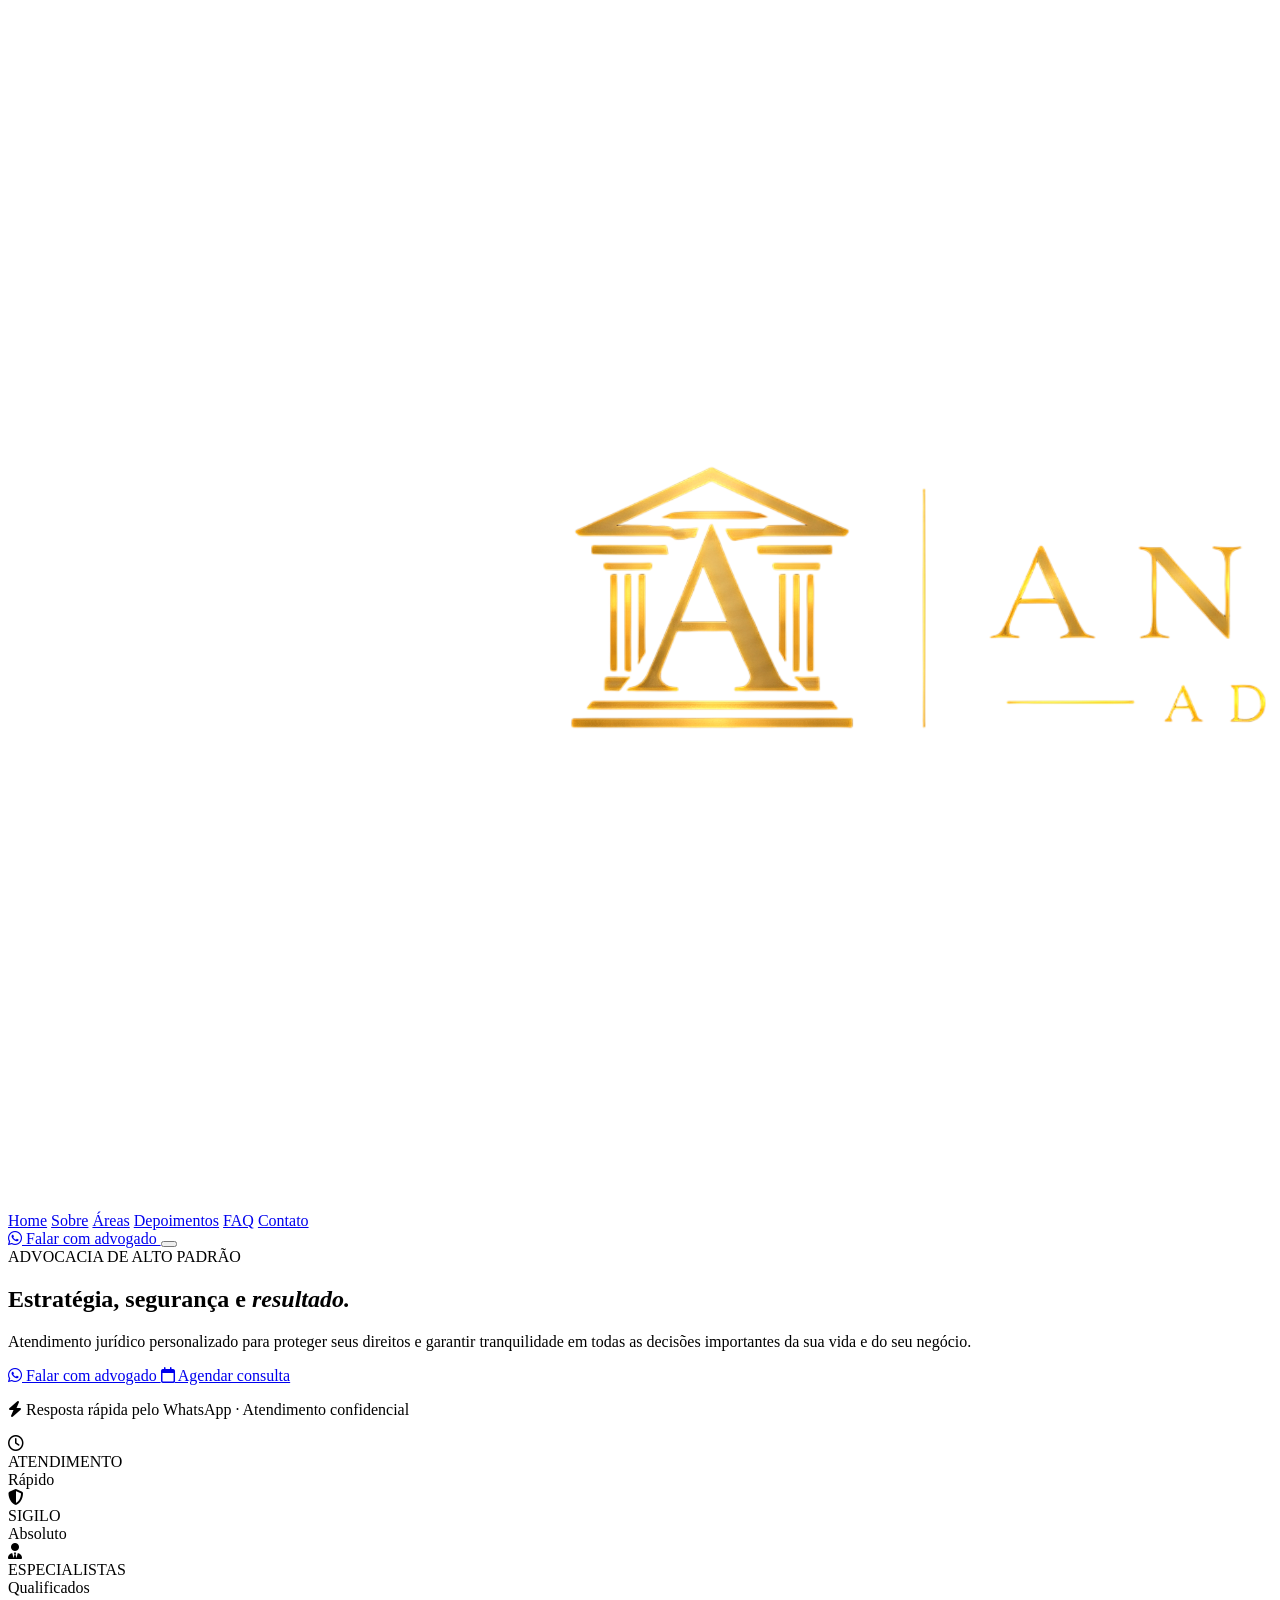
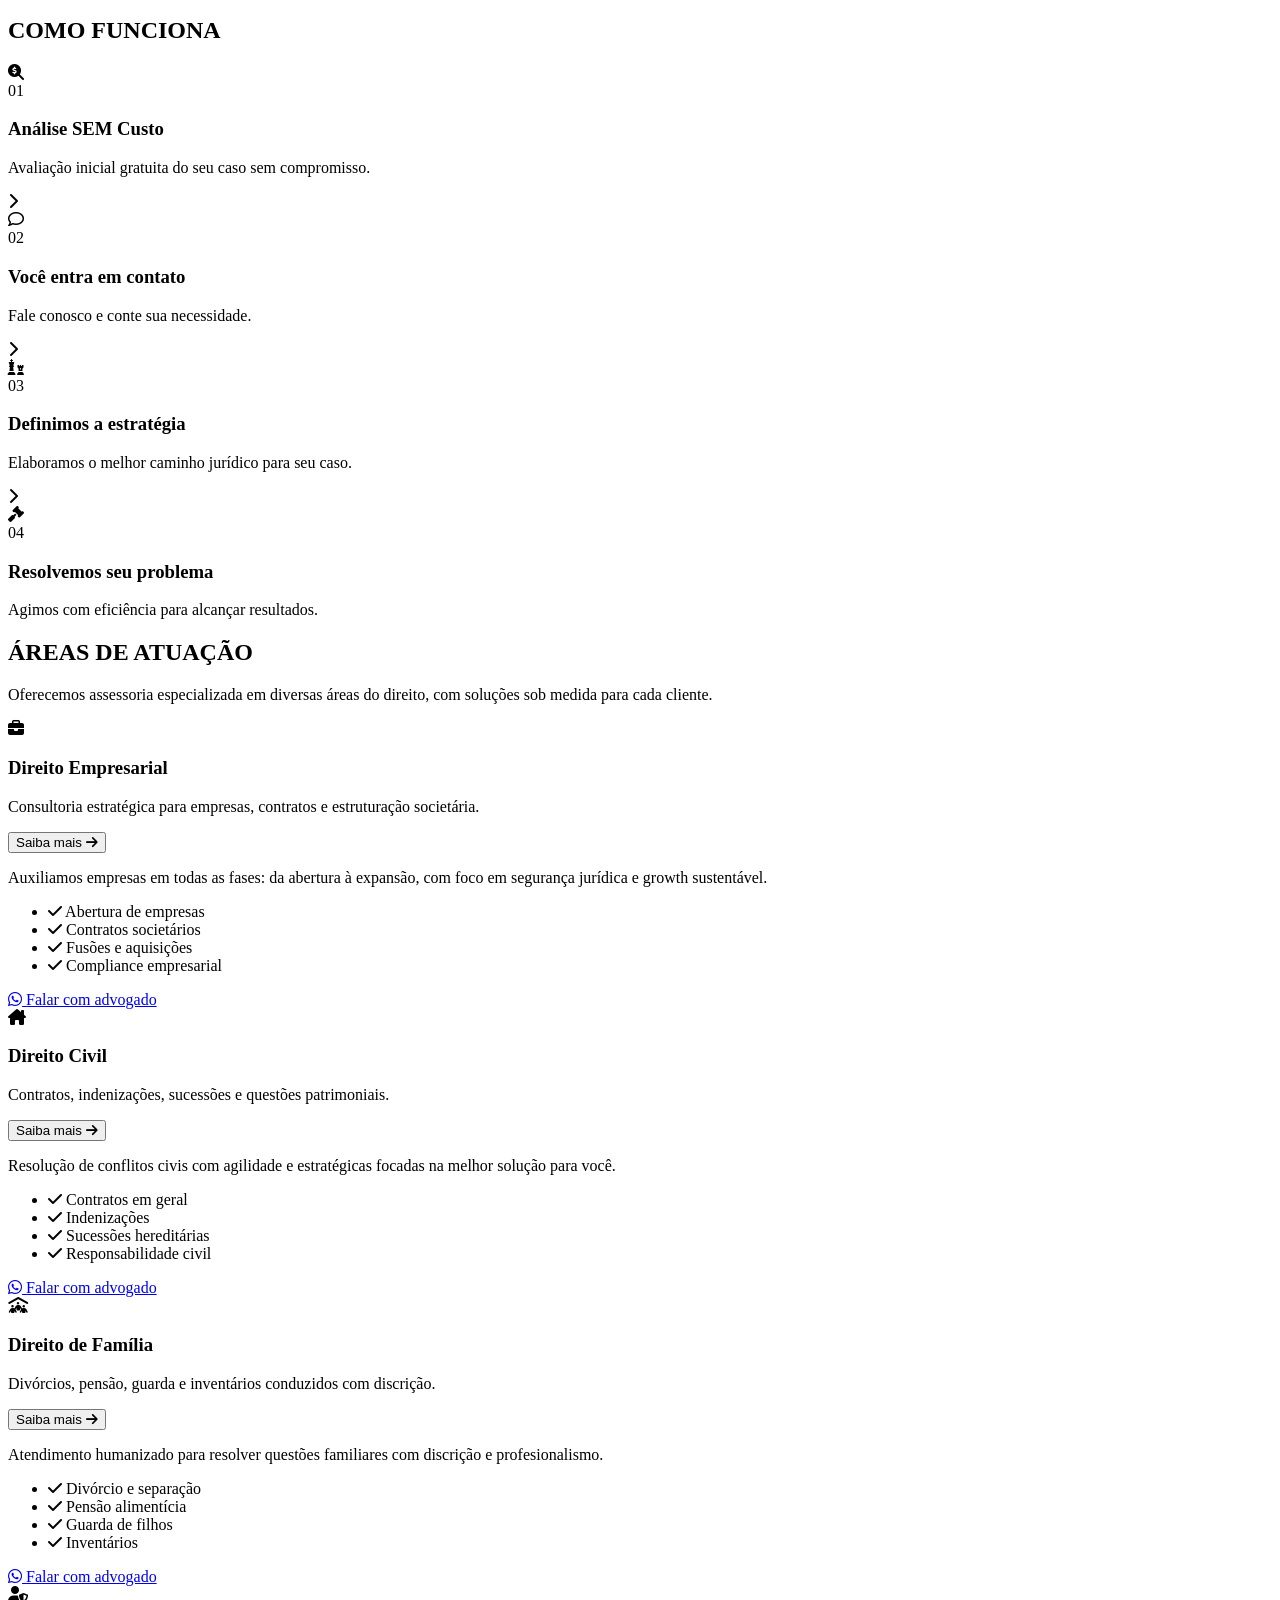
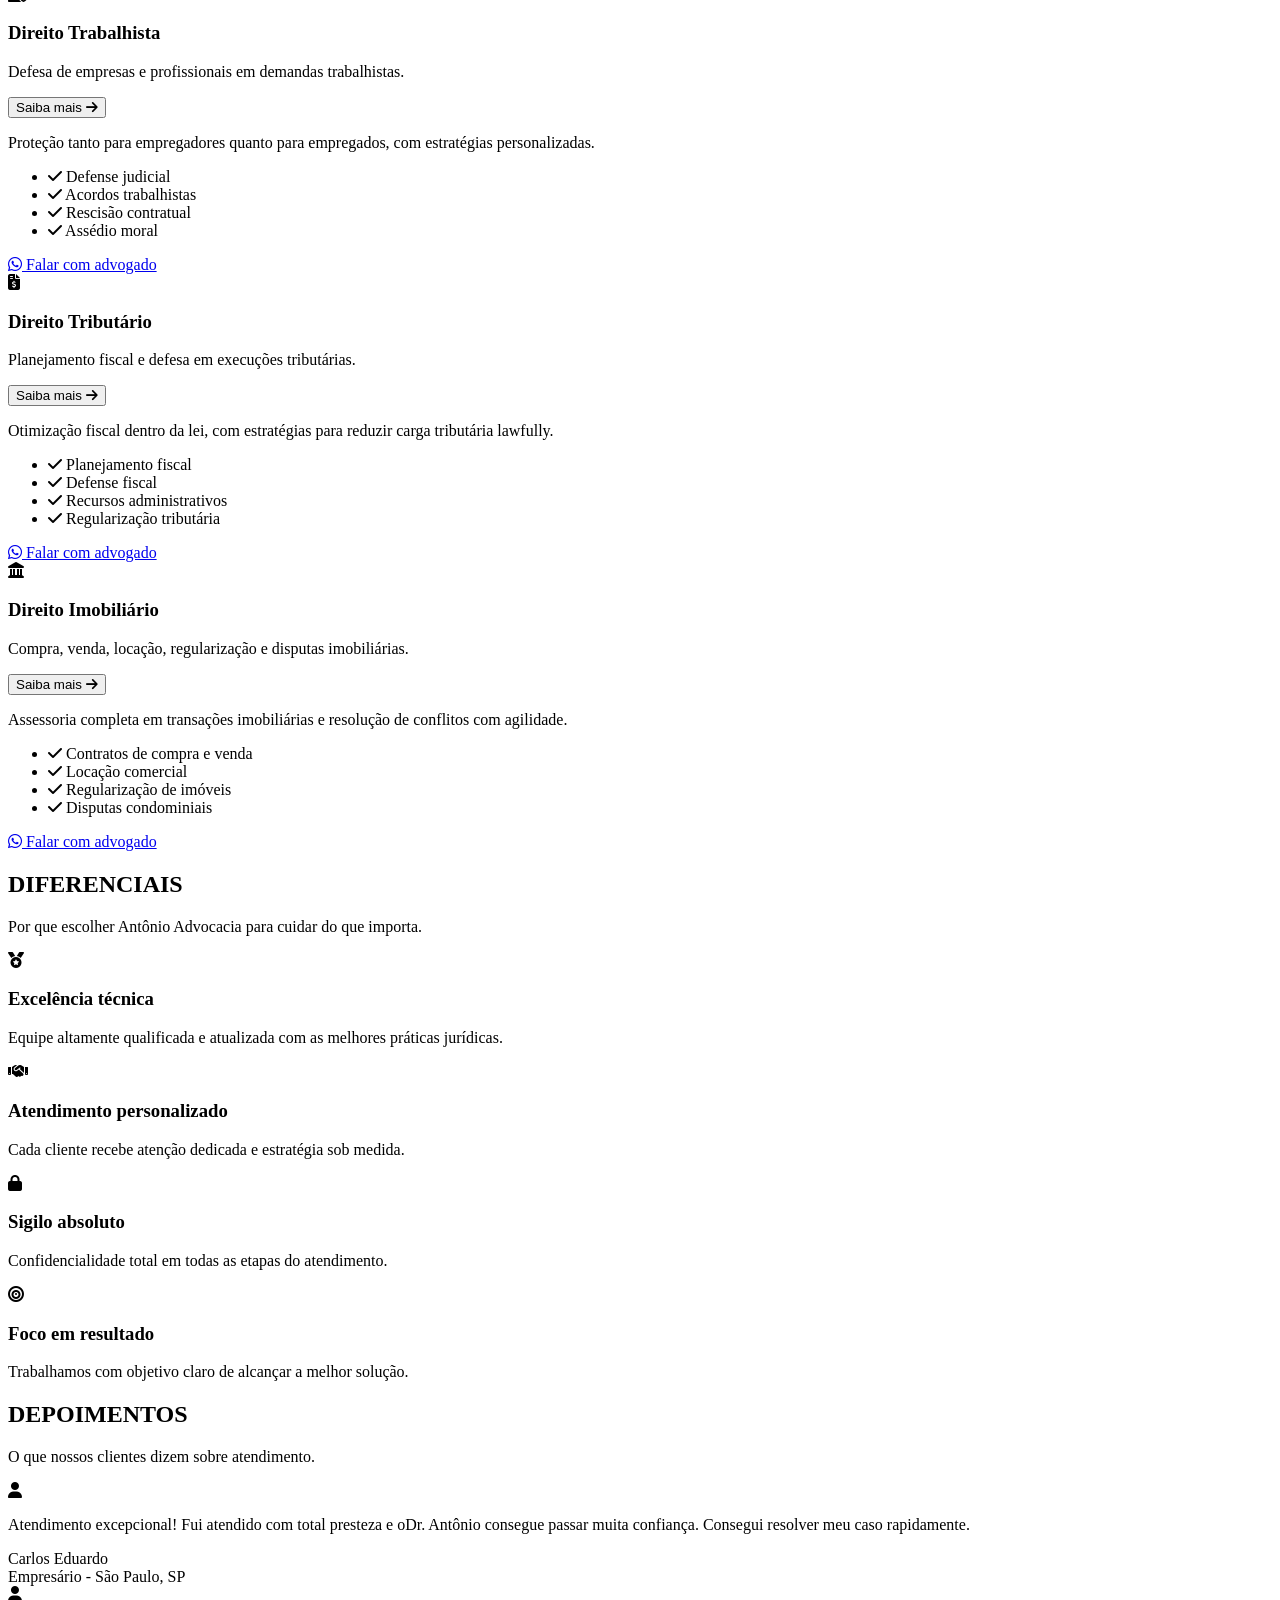
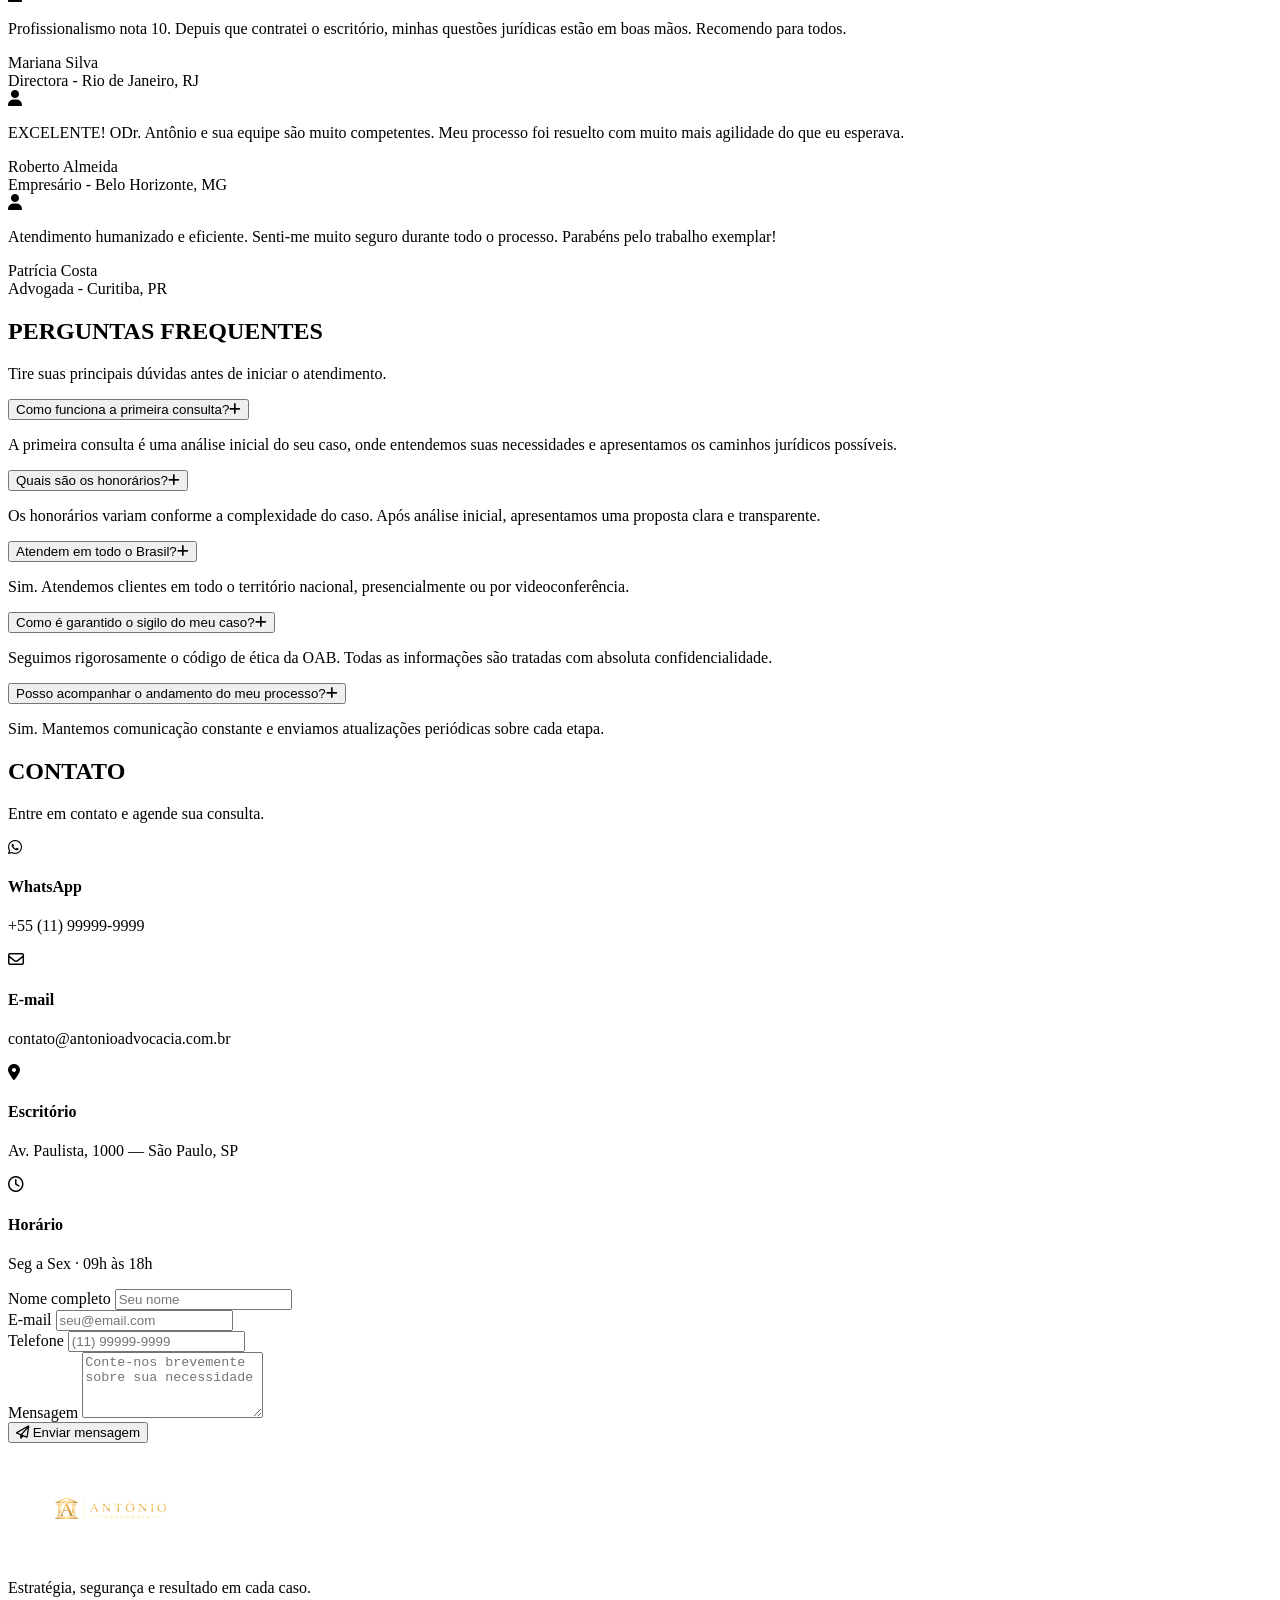
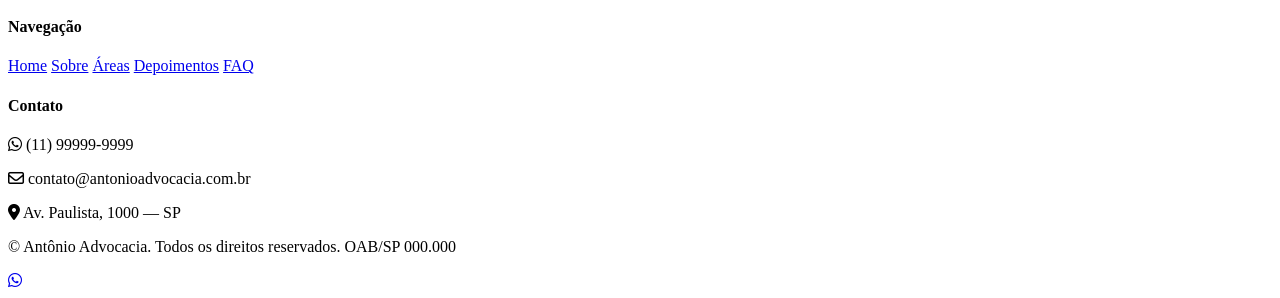
==== commit f04aa9c4: "Corrige caminhos assets" ====
--- a/advocia/index.html
+++ b/advocia/index.html
@@ -9,7 +9,7 @@
   <link rel="preconnect" href="https://fonts.gstatic.com" crossorigin />
   <link href="https://fonts.googleapis.com/css2?family=Cormorant+Garamond:wght@400;500;600;700&family=Inter:wght@300;400;500;600;700&display=swap" rel="stylesheet" />
   <link rel="stylesheet" href="https://cdnjs.cloudflare.com/ajax/libs/font-awesome/6.5.0/css/all.min.css" />
-  <link rel="stylesheet" href="style.css" />
+<link rel="stylesheet" href="advocia/style.css" />
 </head>
 <body>
 
@@ -468,6 +468,6 @@
     <i class="fab fa-whatsapp"></i>
   </a>
 
-  <script src="script.js"></script>
+<script src="advocia/script.js"></script>
 </body>
 </html>
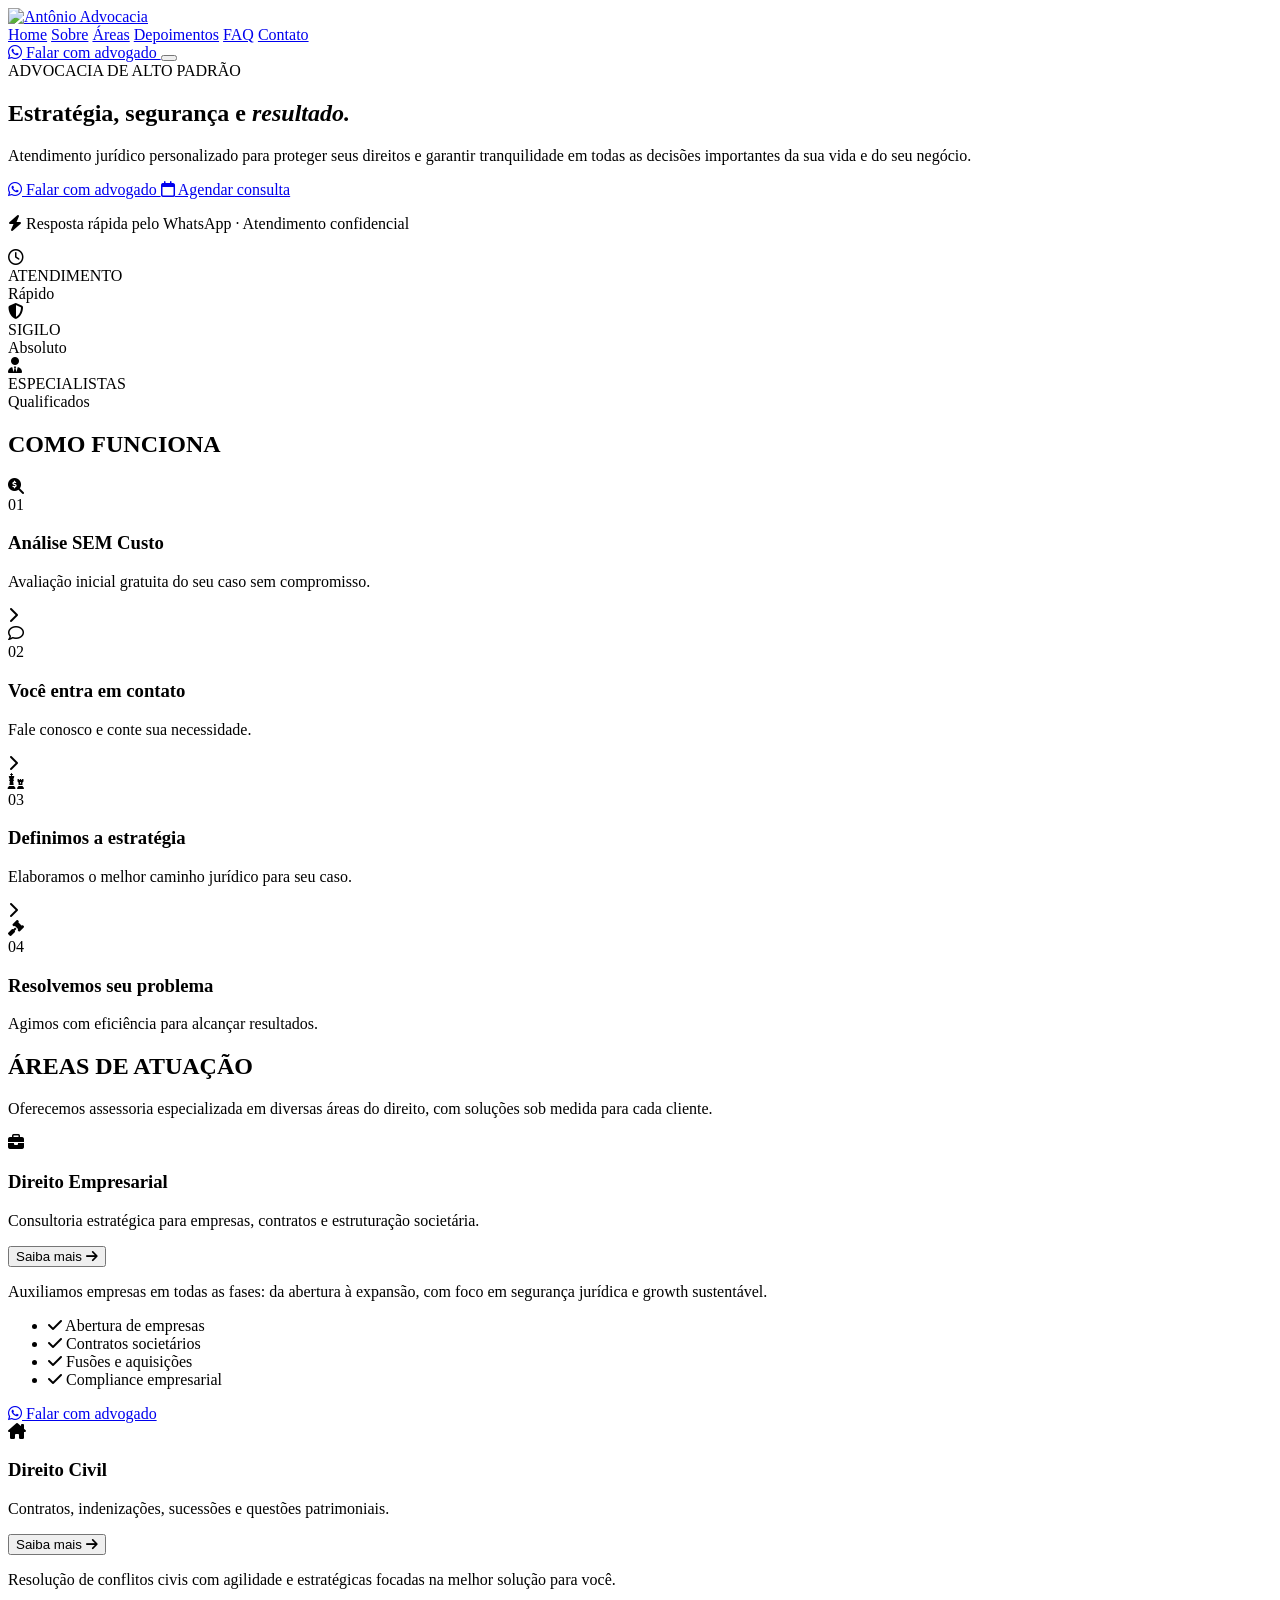
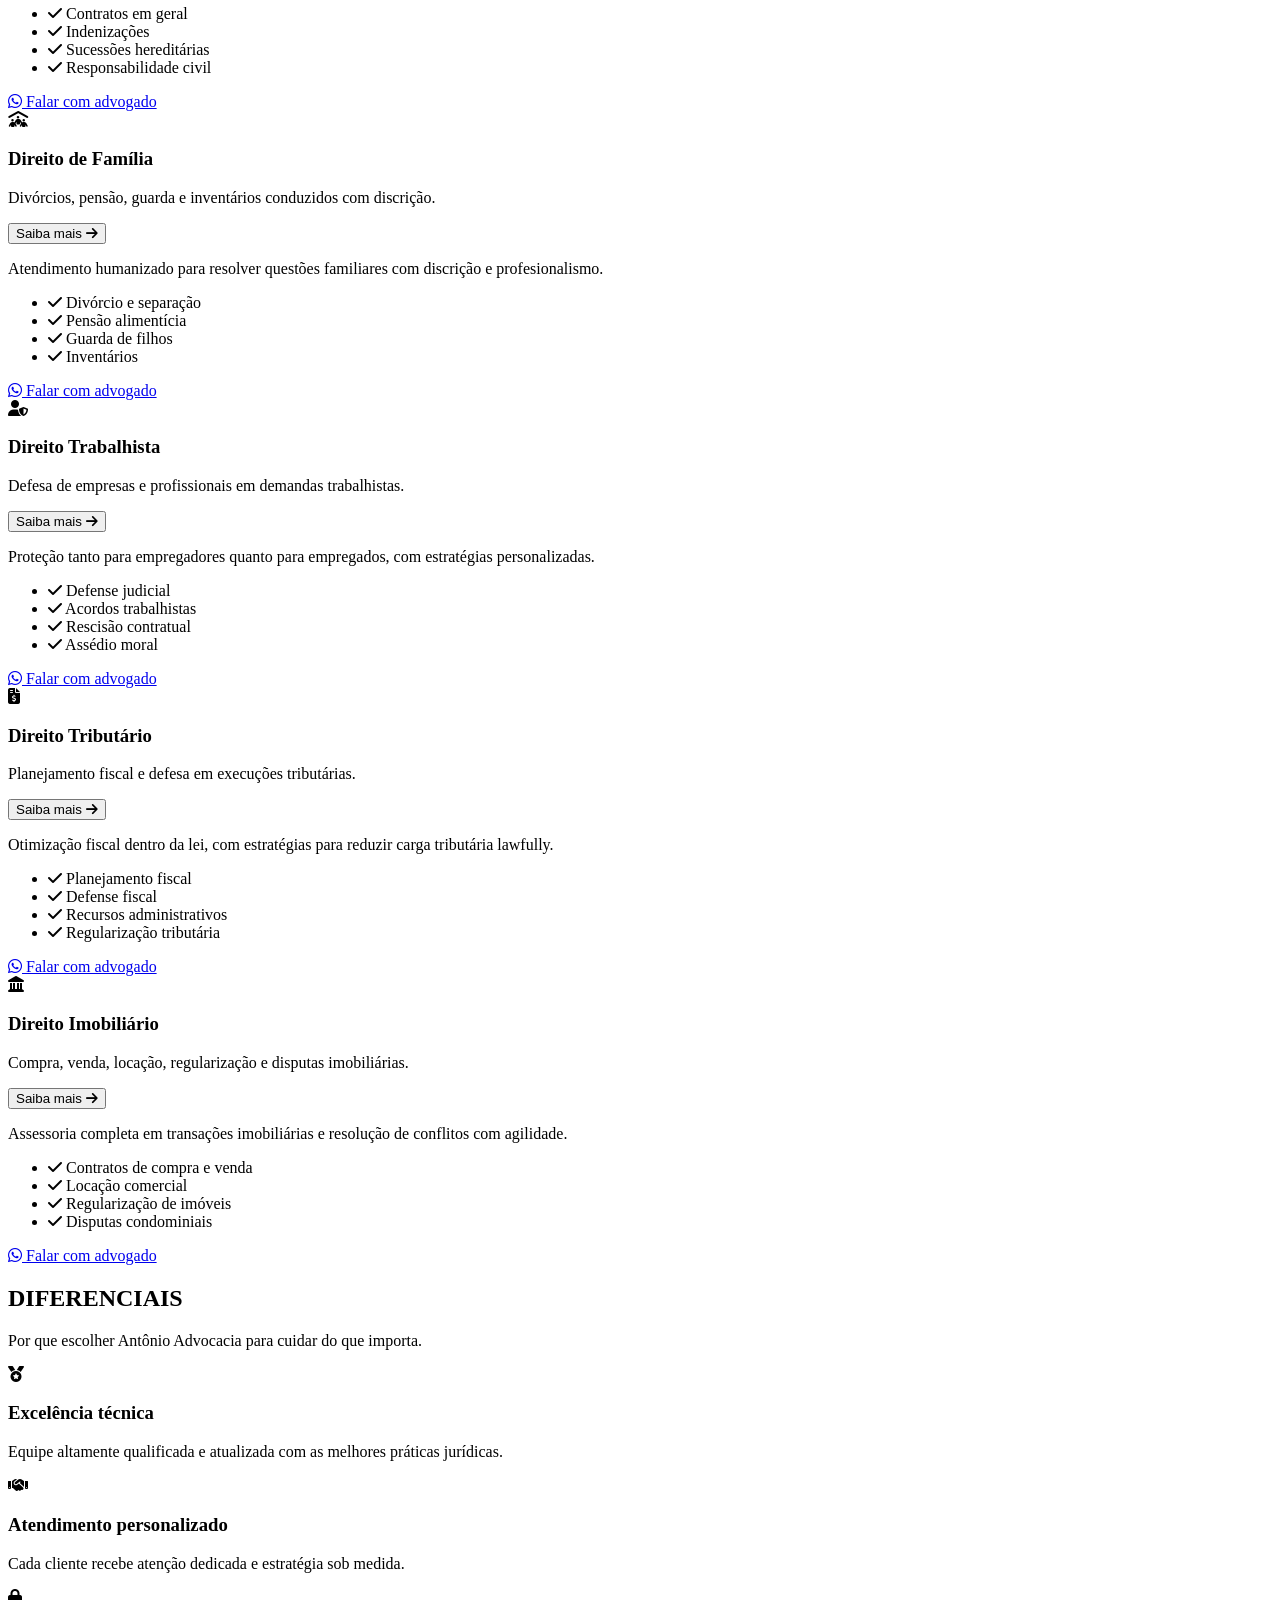
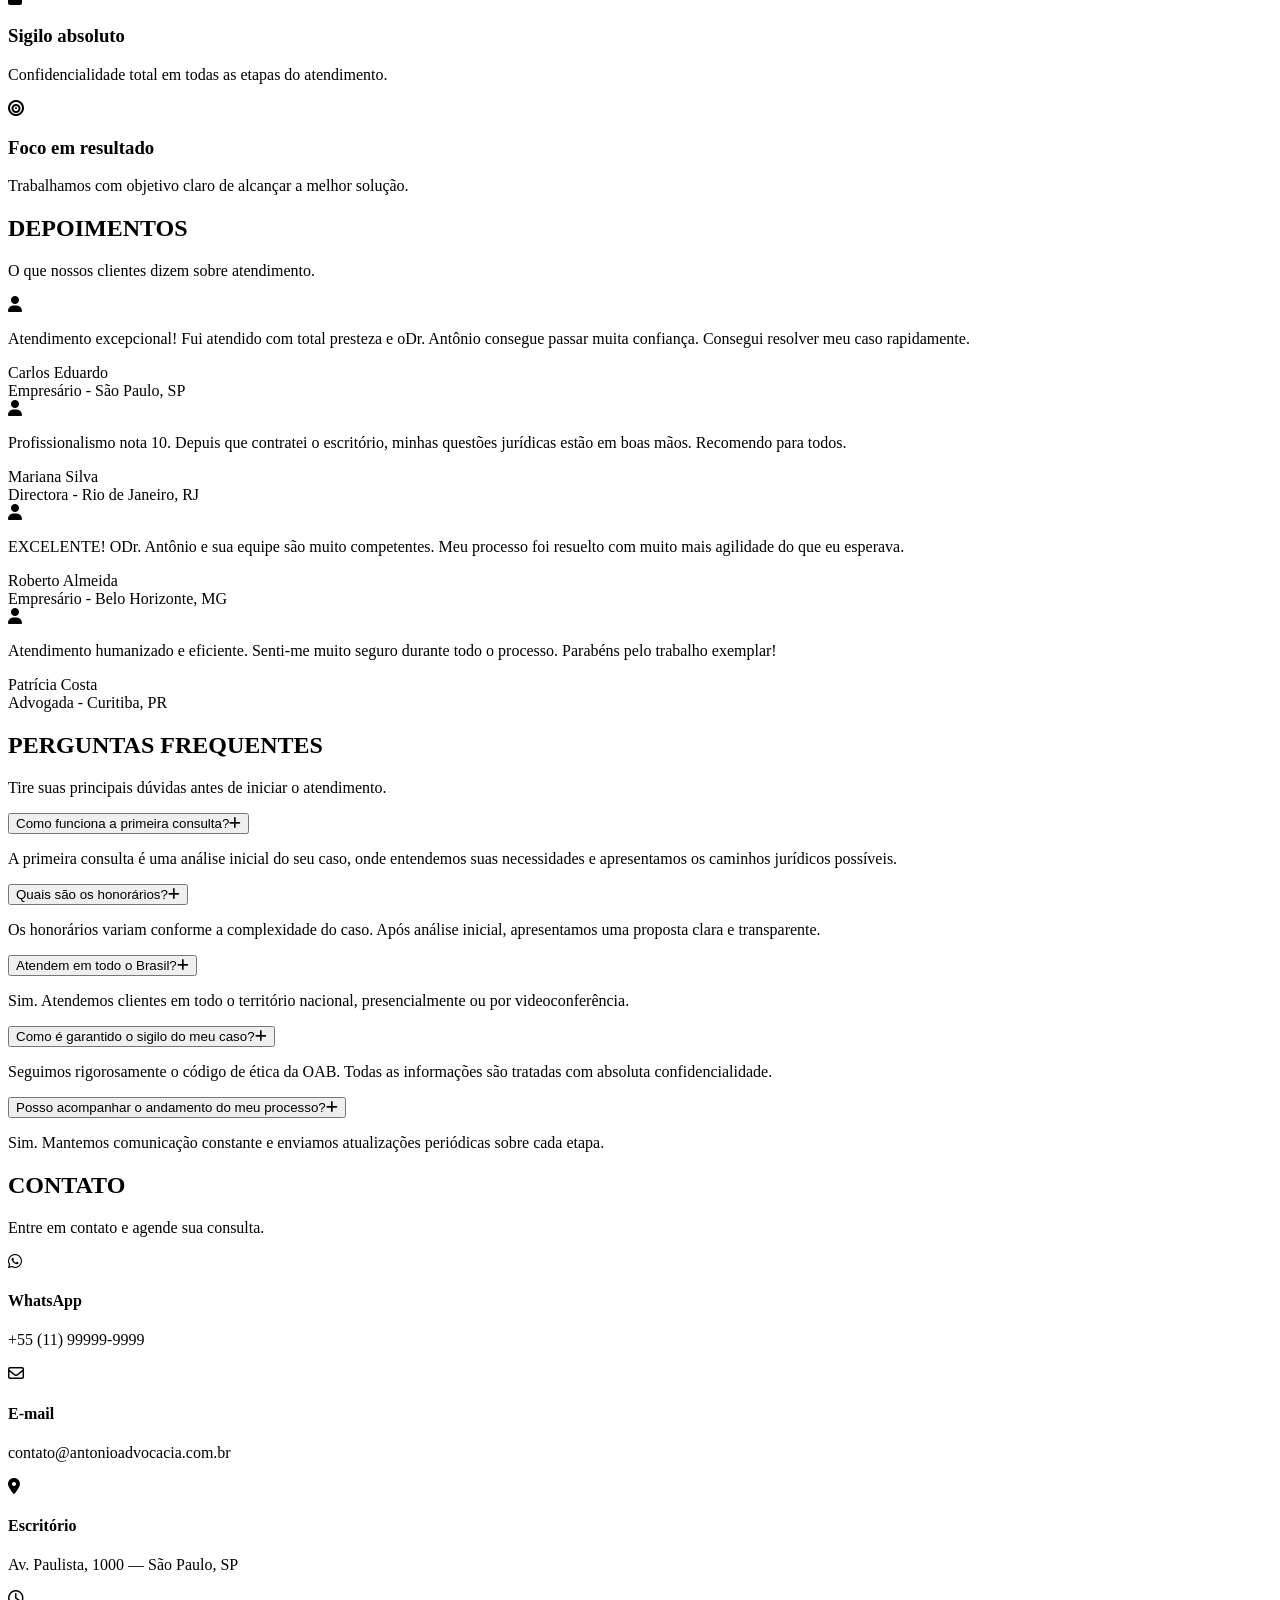
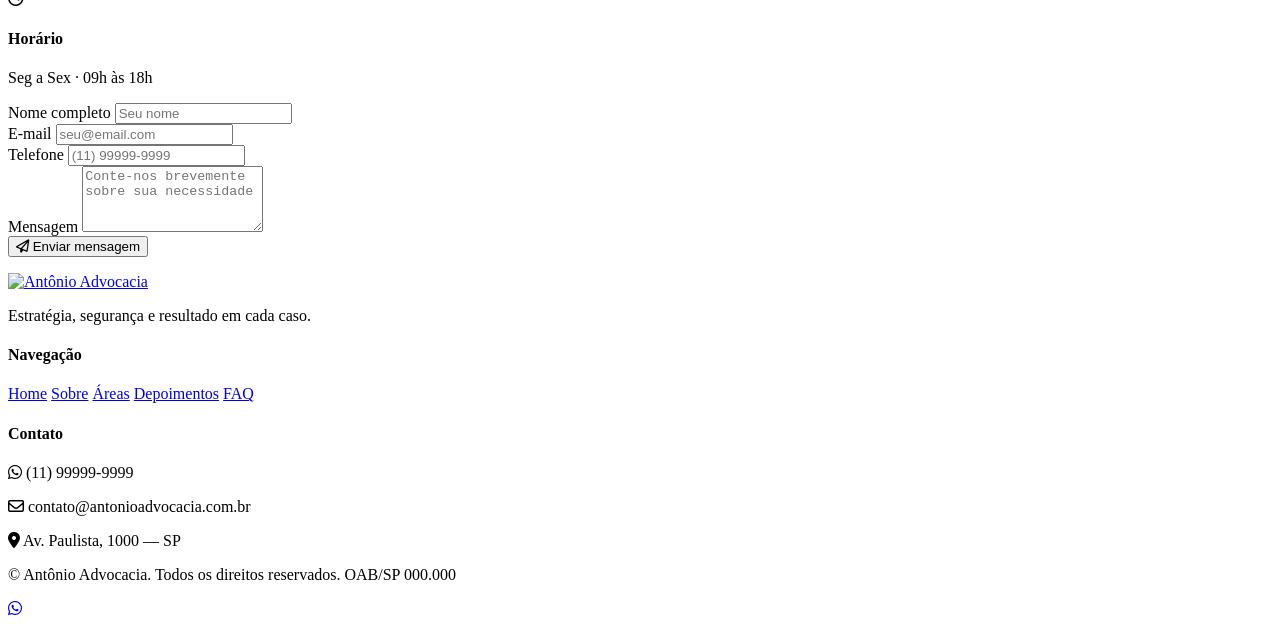
==== commit 1386127c: "Corrige todos os caminhos de assets" ====
--- a/advocia/index.html
+++ b/advocia/index.html
@@ -17,7 +17,7 @@
   <header class="header" id="header">
     <div class="container header-inner">
 <a href="#home" class="logo">
-        <img src="logo-topo.png" alt="Antônio Advocacia" class="logo-img" />
+<img src="advocia/logo-topo.png" alt="Antônio Advocacia" class="logo-img" />
       </a>
 
       <nav class="nav" id="nav">
@@ -435,7 +435,7 @@
     <div class="container footer-inner">
 <div class="footer-brand">
         <a href="#home" class="logo">
-          <img src="logo-topo.png" alt="Antônio Advocacia" style="width: 200px;" />
+<img src="advocia/logo-topo.png" alt="Antônio Advocacia" style="width: 200px;" />
         </a>
         <p>Estratégia, segurança e resultado em cada caso.</p>
       </div>
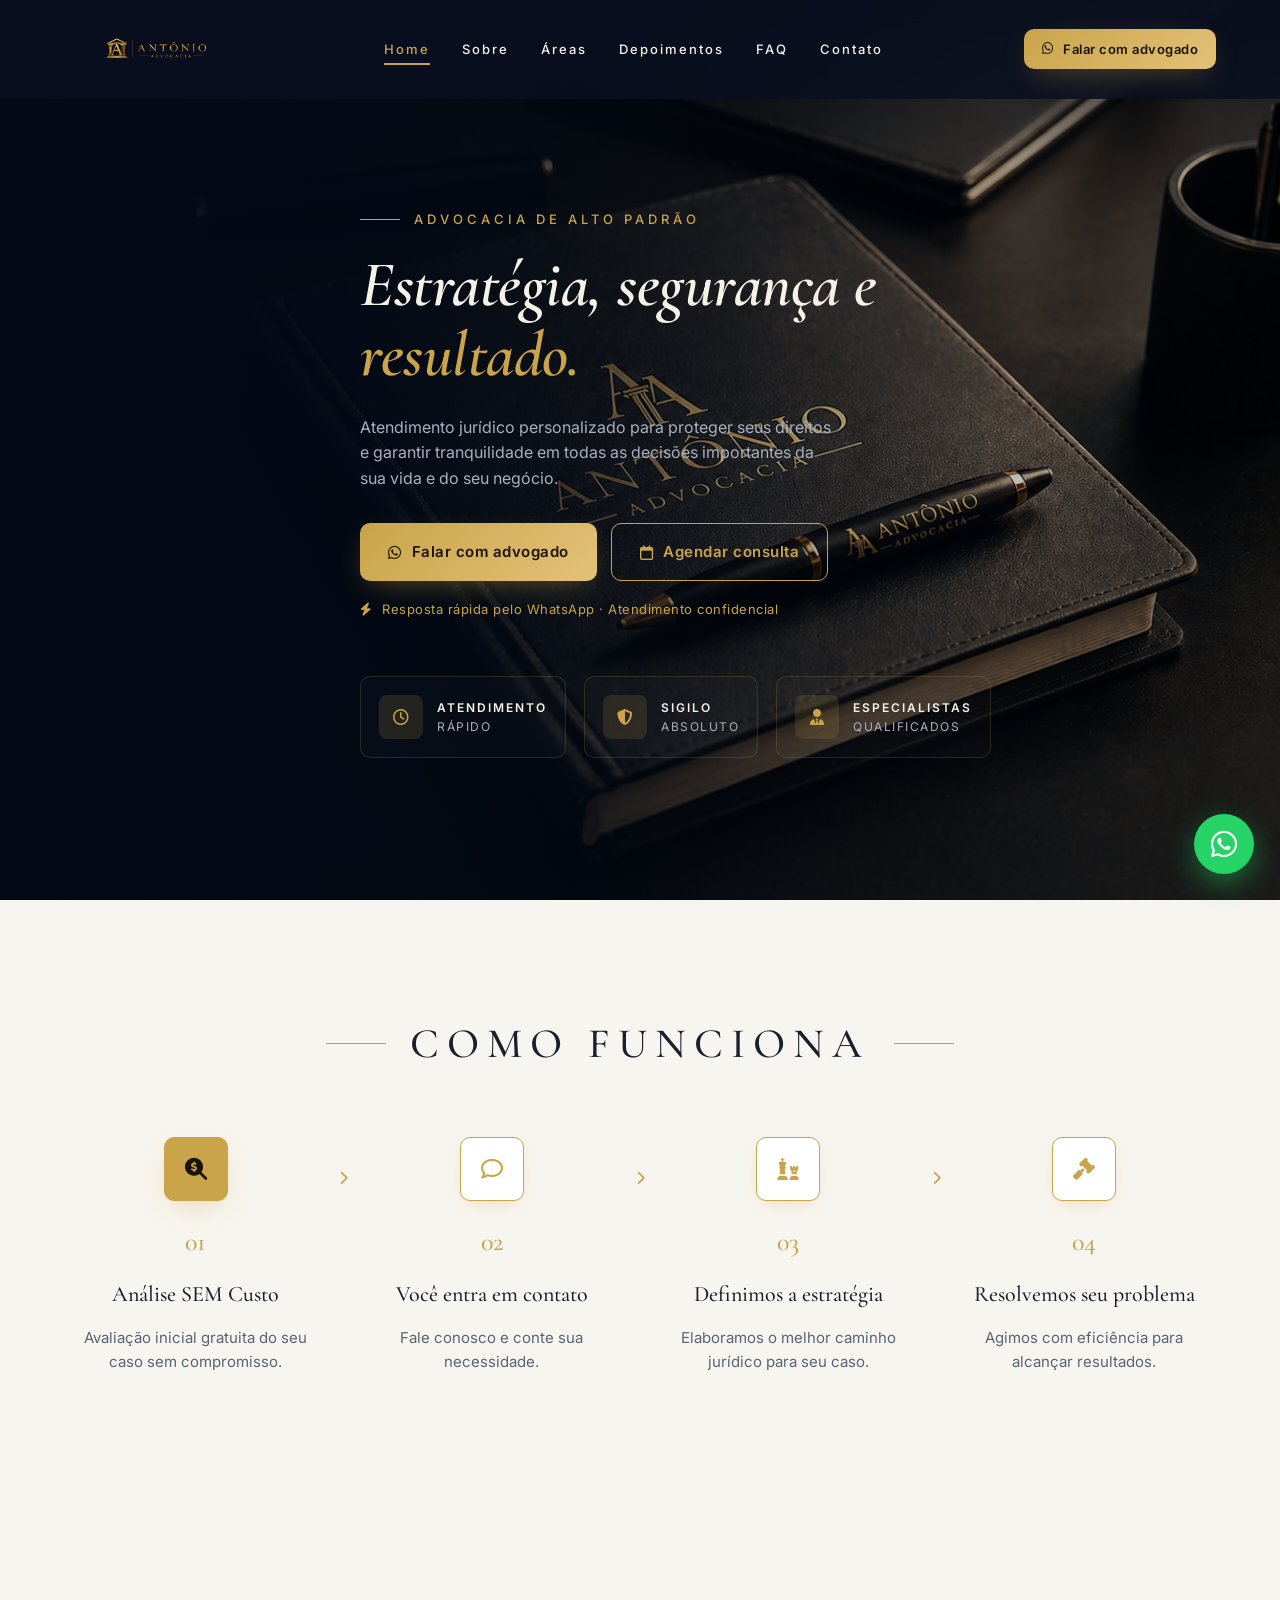
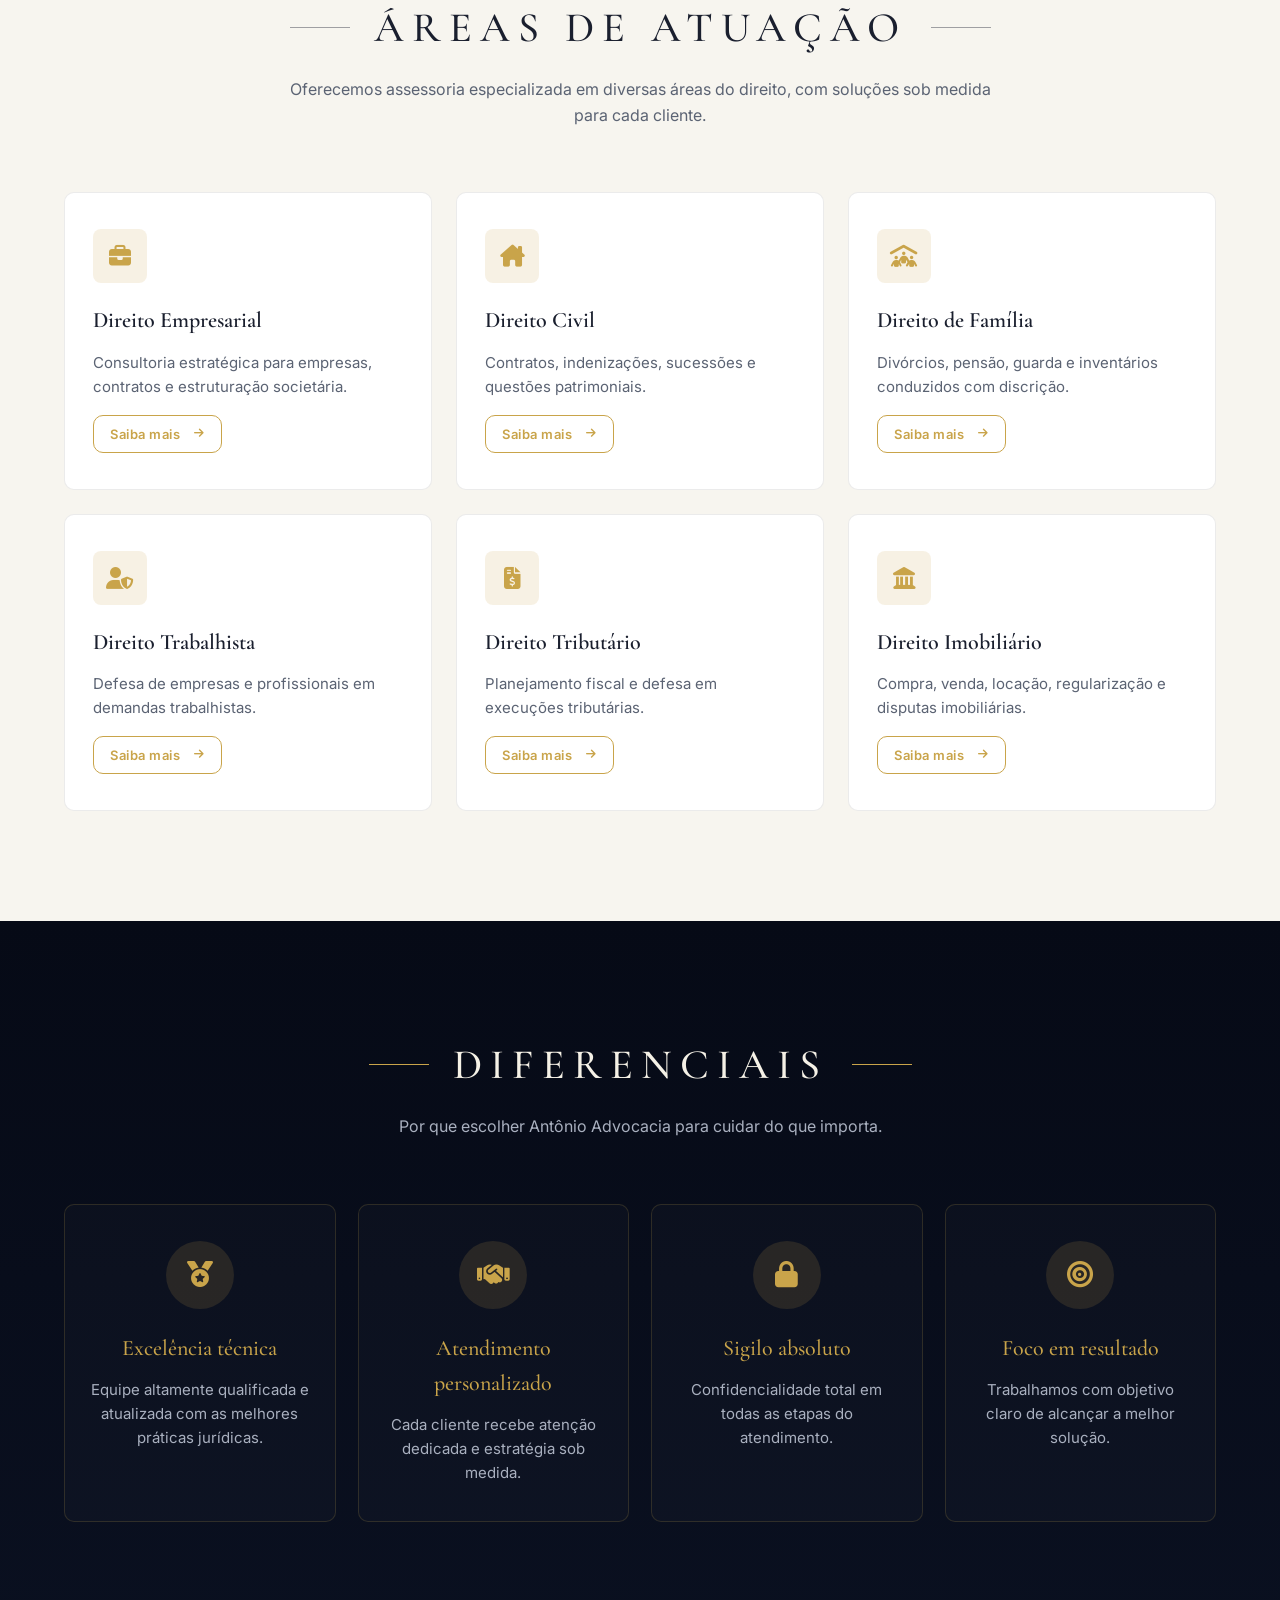
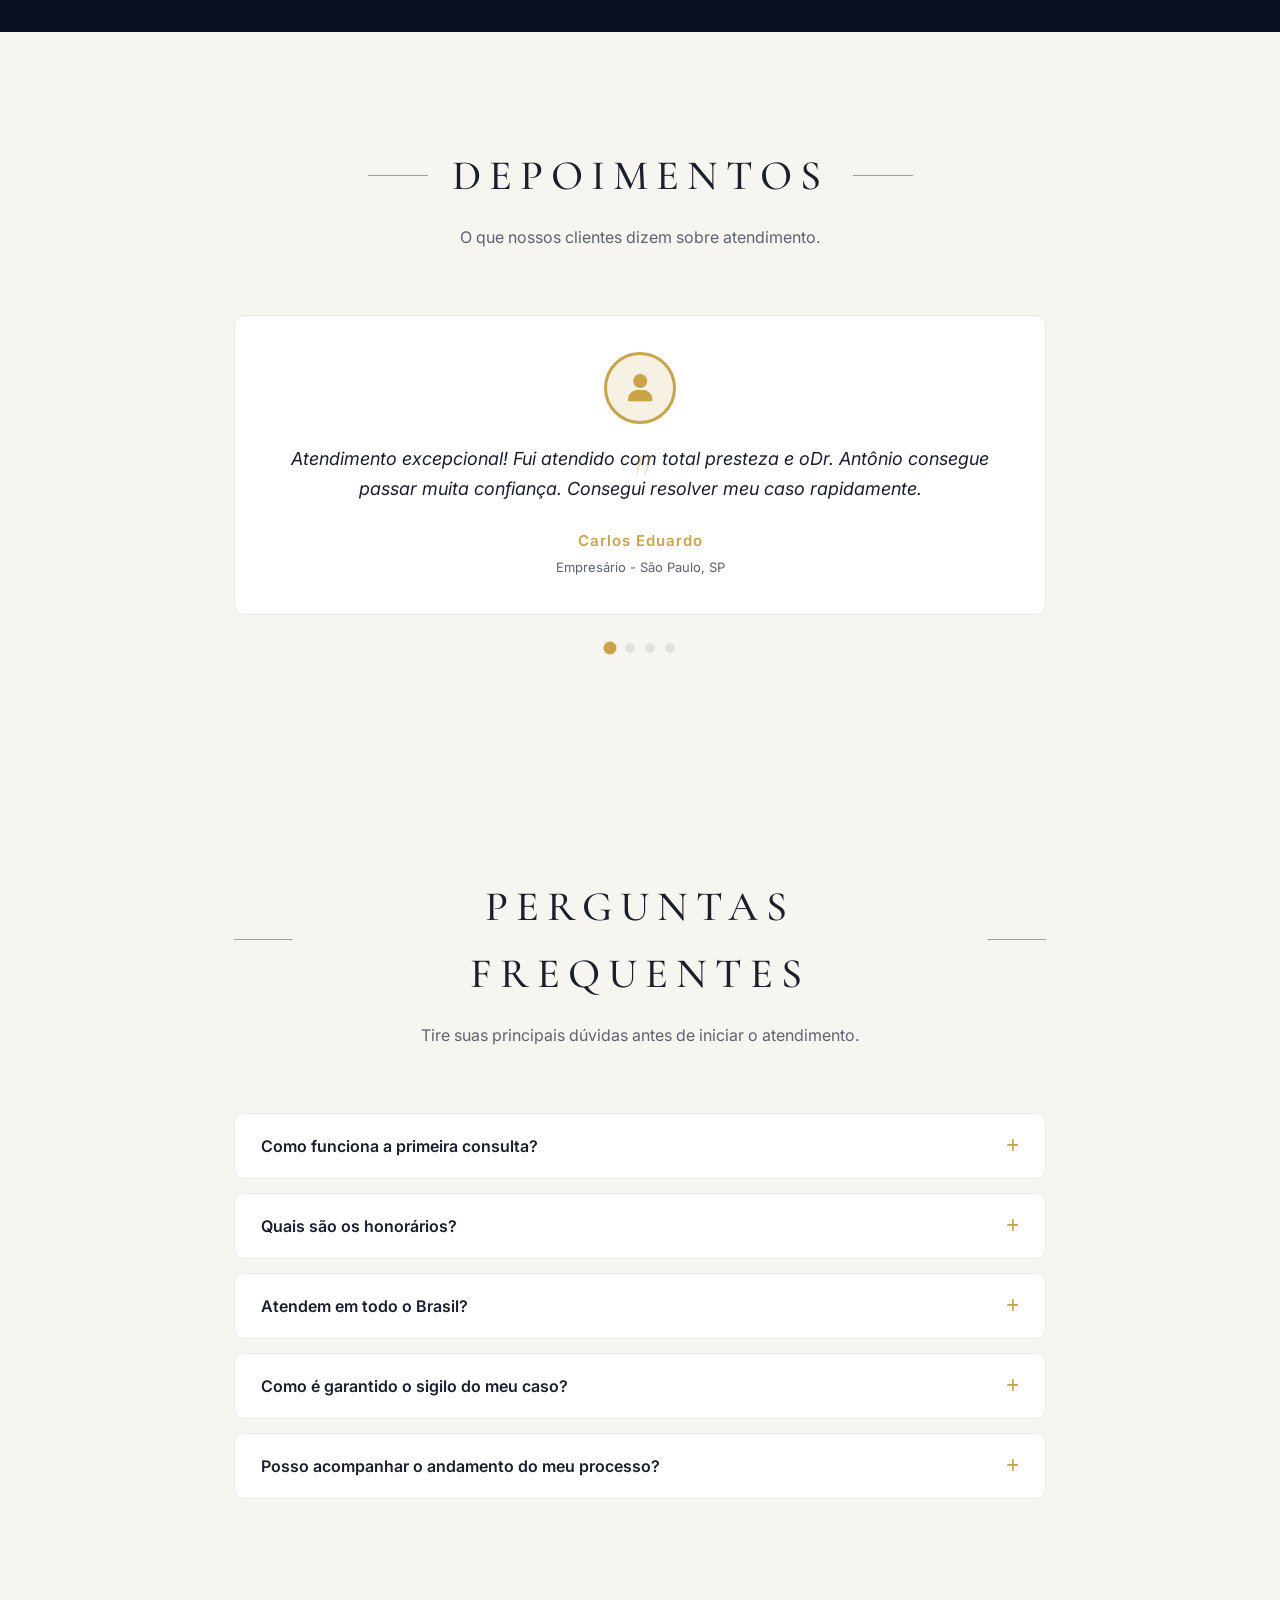
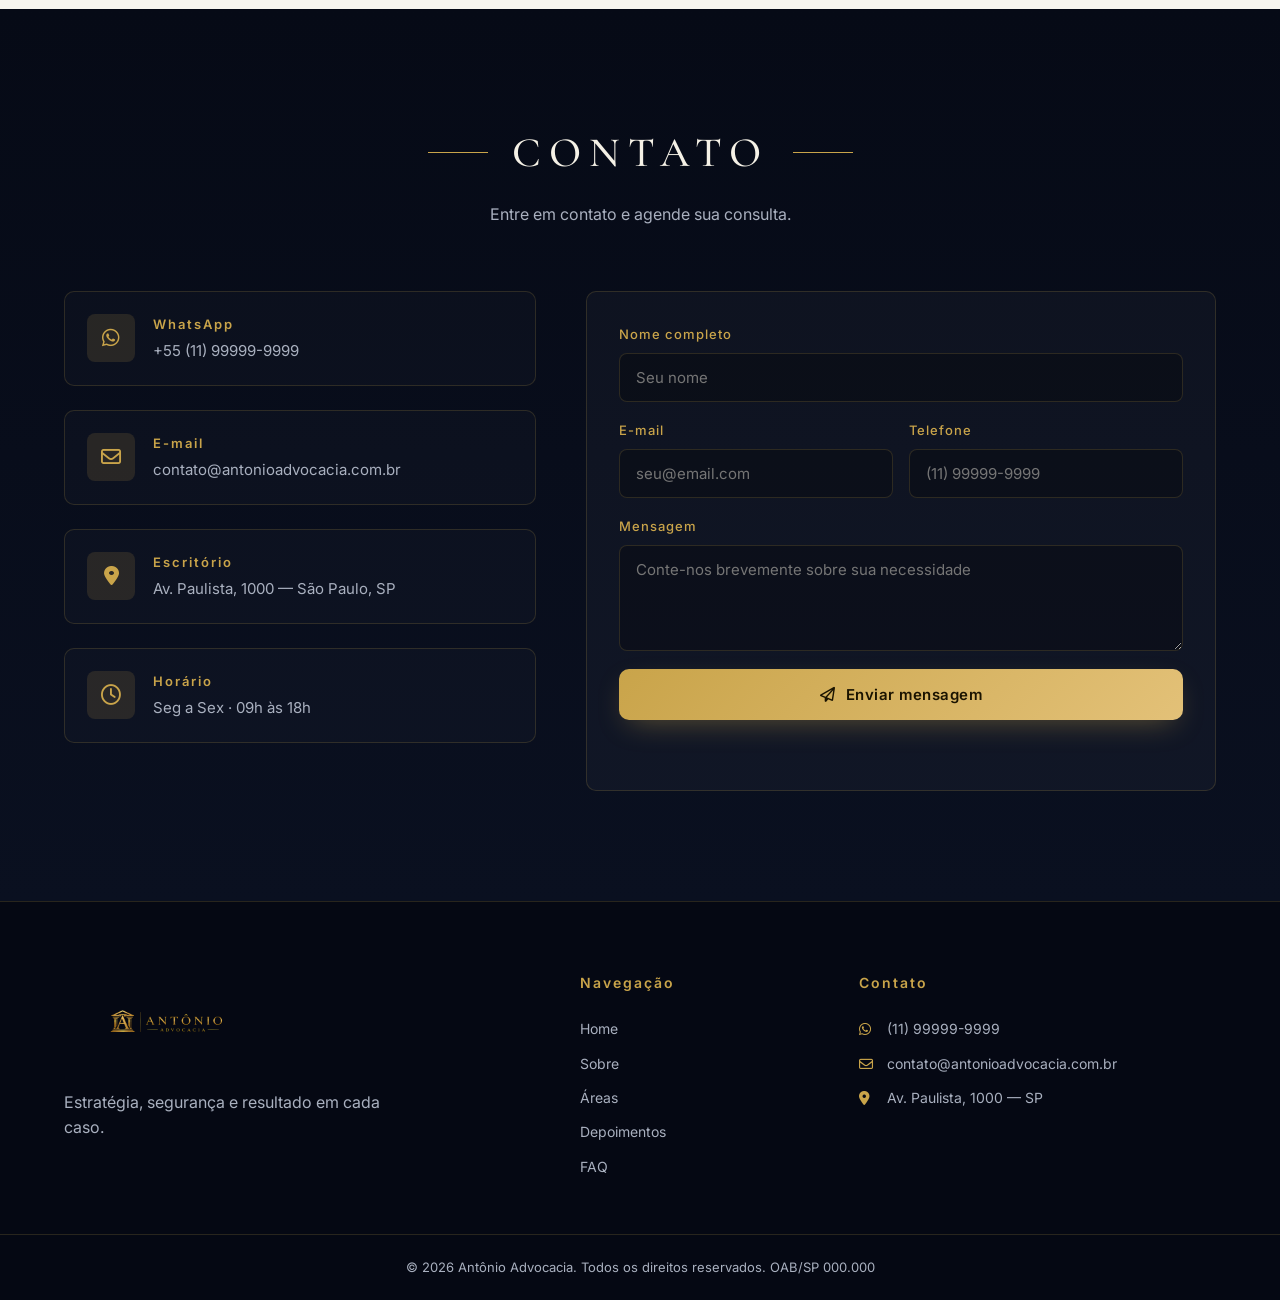
==== commit d1cc3583: "Estrutura reorganizada na raiz" ====
--- a/advocia/index.html
+++ b/advocia/index.html
@@ -9,7 +9,7 @@
   <link rel="preconnect" href="https://fonts.gstatic.com" crossorigin />
   <link href="https://fonts.googleapis.com/css2?family=Cormorant+Garamond:wght@400;500;600;700&family=Inter:wght@300;400;500;600;700&display=swap" rel="stylesheet" />
   <link rel="stylesheet" href="https://cdnjs.cloudflare.com/ajax/libs/font-awesome/6.5.0/css/all.min.css" />
-<link rel="stylesheet" href="advocia/style.css" />
+<link rel="stylesheet" href="style.css" />
 </head>
 <body>
 
@@ -17,7 +17,7 @@
   <header class="header" id="header">
     <div class="container header-inner">
 <a href="#home" class="logo">
-<img src="advocia/logo-topo.png" alt="Antônio Advocacia" class="logo-img" />
+<img src="logo-topo.png" alt="Antônio Advocacia" class="logo-img" />
       </a>
 
       <nav class="nav" id="nav">
@@ -435,7 +435,7 @@
     <div class="container footer-inner">
 <div class="footer-brand">
         <a href="#home" class="logo">
-<img src="advocia/logo-topo.png" alt="Antônio Advocacia" style="width: 200px;" />
+<img src="logo-topo.png" alt="Antônio Advocacia" style="width: 200px;" />
         </a>
         <p>Estratégia, segurança e resultado em cada caso.</p>
       </div>
@@ -468,6 +468,6 @@
     <i class="fab fa-whatsapp"></i>
   </a>
 
-<script src="advocia/script.js"></script>
+<script src="script.js"></script>
 </body>
 </html>
--- a/advocia/style.css
+++ b/advocia/style.css
@@ -0,0 +1,663 @@
+/* ==========================================================
+   Antônio Advocacia — Design System
+   ========================================================== */
+:root {
+  --bg-dark: #0a1020;
+  --bg-darker: #060a16;
+  --bg-deep: #050813;
+  --bg-light: #f7f5ef;
+  --bg-light-2: #efeadc;
+  --text-light: #f5f1e6;
+  --text-muted-light: #a9b0bf;
+  --text-dark: #1a1f2e;
+  --text-muted-dark: #5b6373;
+  --gold: #c9a44a;
+  --gold-2: #e3c178;
+  --gold-soft: rgba(201, 164, 74, 0.15);
+  --border-dark: rgba(201, 164, 74, 0.18);
+  --border-light: rgba(0, 0, 0, 0.08);
+  --shadow-gold: 0 10px 30px -10px rgba(201, 164, 74, 0.45);
+  --shadow-soft: 0 10px 40px -15px rgba(0, 0, 0, 0.35);
+  --font-serif: 'Cormorant Garamond', Georgia, serif;
+  --font-sans: 'Inter', system-ui, -apple-system, sans-serif;
+  --radius: 10px;
+  --container: 1200px;
+  --transition: 0.3s ease;
+}
+
+* { box-sizing: border-box; margin: 0; padding: 0; }
+html { scroll-behavior: smooth; }
+body {
+  font-family: var(--font-sans);
+  background: var(--bg-dark);
+  color: var(--text-light);
+  line-height: 1.6;
+  -webkit-font-smoothing: antialiased;
+  overflow-x: hidden;
+}
+img, svg { display: block; max-width: 100%; }
+a { color: inherit; text-decoration: none; }
+button { font-family: inherit; cursor: pointer; border: none; background: none; color: inherit; }
+
+.container {
+  max-width: var(--container);
+  margin: 0 auto;
+  padding: 0 24px;
+}
+.container-narrow { max-width: 860px; }
+
+/* ============ BUTTONS ============ */
+.btn {
+  display: inline-flex; align-items: center; justify-content: center; gap: 10px;
+  padding: 12px 22px; border-radius: var(--radius);
+  font-weight: 600; font-size: 14px; letter-spacing: 0.5px;
+  transition: all var(--transition);
+  cursor: pointer; white-space: nowrap;
+}
+.btn-lg { padding: 16px 28px; font-size: 15px; }
+.btn-block { width: 100%; }
+.btn-gold {
+  background: linear-gradient(135deg, var(--gold), var(--gold-2));
+  color: #1a1300;
+  box-shadow: var(--shadow-gold);
+}
+.btn-gold:hover { transform: translateY(-2px); box-shadow: 0 14px 36px -10px rgba(201,164,74,0.6); }
+.btn-outline {
+  border: 1.5px solid var(--gold);
+  color: var(--gold);
+  background: transparent;
+}
+.btn-outline:hover { background: var(--gold-soft); }
+.btn-sm { padding: 10px 16px; font-size: 13px; margin-top: 16px; }
+.btn-sm i { font-size: 11px; margin-left: 6px; }
+
+/* ============ HEADER ============ */
+.header {
+  position: fixed; top: 0; left: 0; right: 0; z-index: 100;
+  background: rgba(10, 16, 32, 0.85);
+  backdrop-filter: blur(14px);
+  border-bottom: 1px solid transparent;
+  transition: all var(--transition);
+  min-height: 60px;
+}
+.header.scrolled {
+  background: rgba(6, 10, 22, 0.95);
+  border-bottom-color: var(--border-dark);
+}
+.header-inner {
+  display: flex; align-items: center; justify-content: space-between;
+  padding: 4px 24px; gap: 24px;
+}
+.logo { display: flex; align-items: center; color: var(--gold); }
+.logo-img { width: 180px; height: auto; cursor: pointer; }
+.logo-mark { width: 160px; height: auto; color: var(--gold); }
+.logo-mark img { width: 100%; height: auto; }
+.logo-text { display: flex; flex-direction: column; line-height: 1; margin-left: -5px; }
+.logo-title {
+  font-family: var(--font-serif); font-size: 28px; font-weight: 700;
+  color: var(--text-light); letter-spacing: 2px;
+}
+.logo-sub {
+  font-size: 14px; color: var(--gold); letter-spacing: 6px; margin-top: 0px;
+}
+.nav { display: flex; gap: 32px; }
+.nav-link {
+  font-size: 13px; font-weight: 500; letter-spacing: 2px;
+  color: var(--text-light); position: relative; padding: 6px 0;
+  transition: color var(--transition);
+}
+.nav-link::after {
+  content: ''; position: absolute; bottom: 0; left: 0;
+  width: 0; height: 2px; background: var(--gold);
+  transition: width var(--transition);
+}
+.nav-link:hover, .nav-link.active { color: var(--gold); }
+.nav-link.active::after, .nav-link:hover::after { width: 100%; }
+.header-cta { font-size: 13px; padding: 10px 18px; }
+.menu-toggle {
+  display: none; flex-direction: column; gap: 5px; padding: 8px;
+}
+.menu-toggle span {
+  width: 24px; height: 2px; background: var(--gold); transition: var(--transition);
+}
+
+/* ============ HERO ============ */
+.hero {
+  min-height: 100vh;
+  position: relative;
+  display: flex;
+  align-items: center;
+  background:
+    linear-gradient(90deg, rgba(3, 10, 22, 0.96) 0%, rgba(3, 10, 22, 0.88) 30%, rgba(3, 10, 22, 0.35) 62%, rgba(3, 10, 22, 0.12) 100%),
+url("fundo-hero.png");
+  background-size: cover;
+  background-position: right center;
+  background-repeat: no-repeat;
+  padding: 140px 0 80px;
+  overflow: hidden;
+}
+.hero-bg { display: none; }
+.hero .container,
+.hero-inner {
+  position: relative;
+  z-index: 2;
+}
+.hero-content {
+  max-width: 560px;
+  margin-left: 0;
+  text-align: left;
+  animation: fadeUp 1s ease both;
+}
+.hero-logo,
+.hero-brand,
+.hero img.hero-logo,
+.hero .logo-inside,
+.hero .brand-inside {
+  display: none !important;
+}
+
+.eyebrow {
+  display: inline-flex; align-items: center; gap: 14px;
+  color: var(--gold); font-size: 13px; letter-spacing: 4px; font-weight: 500;
+  margin-bottom: 20px;
+}
+.eyebrow-line { width: 40px; height: 1px; background: var(--gold); }
+
+.hero-title {
+  font-family: var(--font-serif);
+  font-size: clamp(42px, 5vw, 64px);
+  font-weight: 600; line-height: 1.1; letter-spacing: -0.5px;
+  margin-bottom: 24px;
+  font-style: italic;
+}
+.hero-title em {
+  font-style: italic; font-weight: 600;
+  color: var(--gold);
+}
+.hero-desc {
+  font-size: 16px; color: var(--text-muted-light);
+  margin-bottom: 32px;
+  max-width: 480px;
+}
+.hero-actions { display: flex; flex-wrap: wrap; gap: 14px; margin-bottom: 18px; }
+.hero-meta { font-size: 13px; color: var(--gold); letter-spacing: 0.5px; }
+.hero-meta i { margin-right: 6px; }
+
+.hero-stats {
+  display: grid; grid-template-columns: repeat(3, 1fr); gap: 18px;
+  margin-top: 56px; max-width: 640px;
+}
+.stat {
+  display: flex; align-items: center; gap: 14px;
+  padding: 18px; border: 1px solid var(--border-dark); border-radius: var(--radius);
+  background: rgba(255,255,255,0.02);
+}
+.stat-icon {
+  width: 44px; height: 44px; border-radius: 8px;
+  display: grid; place-items: center;
+  background: var(--gold-soft); color: var(--gold);
+}
+.stat-title { font-size: 12px; letter-spacing: 2px; color: var(--text-light); font-weight: 600; }
+.stat-sub { font-size: 12px; color: var(--text-muted-light); letter-spacing: 1.5px; text-transform: uppercase; }
+
+/* ============ SECTIONS ============ */
+.section { padding: 110px 0; }
+.section-light { background: var(--bg-light); color: var(--text-dark); }
+.section-dark {
+  background: linear-gradient(180deg, #060a16 0%, #0a1020 100%);
+  color: var(--text-light);
+}
+.section-title {
+  font-family: var(--font-serif);
+  font-size: clamp(28px, 4vw, 42px);
+  font-weight: 500; letter-spacing: 8px;
+  text-align: center;
+  display: flex; align-items: center; justify-content: center; gap: 24px;
+  margin-bottom: 16px;
+  color: var(--text-dark);
+}
+.section-title.light { color: var(--text-light); }
+.title-deco { width: 60px; height: 1px; background: var(--text-dark); opacity: 0.4; }
+.title-deco.gold { background: var(--gold); opacity: 1; }
+.section-desc {
+  text-align: center; max-width: 720px; margin: 0 auto 64px;
+  color: var(--text-muted-dark); font-size: 16px;
+}
+.section-desc.light { color: var(--text-muted-light); }
+
+/* ============ STEPS ============ */
+.steps {
+  display: flex; align-items: flex-start; justify-content: space-between;
+  gap: 12px; margin-top: 60px;
+}
+.step { flex: 1; text-align: center; max-width: 240px; margin: 0 auto; }
+.step-icon.gold-bg {
+  background: var(--gold) !important;
+  color: #1a1300;
+  box-shadow: var(--shadow-gold);
+}
+.step-icon {
+  width: 64px; height: 64px; margin: 0 auto 20px;
+  display: grid; place-items: center;
+  background: #fff; color: var(--gold);
+  border: 1px solid var(--gold); border-radius: var(--radius);
+  font-size: 22px;
+  box-shadow: 0 6px 20px -10px rgba(201,164,74,0.5);
+}
+.step-num {
+  font-family: var(--font-serif);
+  font-size: 26px; color: var(--gold); margin-bottom: 14px; font-weight: 500;
+}
+.step h3 {
+  font-family: var(--font-serif);
+  font-size: 22px; font-weight: 500; margin-bottom: 14px; color: var(--text-dark);
+}
+.step p { color: var(--text-muted-dark); font-size: 15px; }
+.step-arrow { color: var(--gold); font-size: 14px; padding-top: 30px; }
+
+/* ============ CARDS ============ */
+.cards {
+  display: grid; grid-template-columns: repeat(3, 1fr); gap: 24px;
+}
+.card {
+  background: #fff;
+  padding: 36px 28px; border-radius: var(--radius);
+  border: 1px solid var(--border-light);
+  transition: all var(--transition);
+  text-align: left;
+}
+.card:hover {
+  transform: translateY(-6px);
+  box-shadow: var(--shadow-soft);
+  border-color: var(--gold);
+}
+.card-icon {
+  width: 54px; height: 54px; border-radius: 8px;
+  display: grid; place-items: center;
+  background: var(--gold-soft); color: var(--gold);
+  font-size: 22px; margin-bottom: 20px;
+}
+.card h3 {
+  font-family: var(--font-serif);
+  font-size: 22px; font-weight: 600; margin-bottom: 12px; color: var(--text-dark);
+}
+.card p { color: var(--text-muted-dark); font-size: 15px; }
+.card-details {
+  max-height: 0;
+  overflow: hidden;
+  transition: max-height 0.5s ease, padding 0.5s ease, opacity 0.5s ease;
+  opacity: 0;
+}
+.card.expanded .card-details {
+  max-height: 400px;
+  opacity: 1;
+  padding-top: 16px;
+}
+.card-details > p {
+  color: var(--text-dark);
+  font-size: 14px;
+  margin-bottom: 12px;
+}
+.card-details ul {
+  list-style: none;
+  margin-bottom: 16px;
+}
+.card-details ul li {
+  color: var(--text-dark);
+  font-size: 13px;
+  padding: 8px 0;
+  border-bottom: 1px solid var(--border-light);
+  display: flex;
+  align-items: center;
+  gap: 10px;
+}
+.card-details ul li i {
+  color: var(--gold);
+  font-size: 11px;
+}
+.card-details .btn-sm {
+  margin-top: 8px;
+}
+.toggle-btn {
+  gap: 8px;
+}
+.toggle-btn i {
+  transition: transform 0.3s ease;
+}
+.card.expanded .toggle-btn i {
+  transform: rotate(180deg);
+}
+.toggle-btn .btn-text::after {
+  content: 'Ver menos';
+}
+.card.expanded .toggle-btn .btn-text::before {
+  content: 'Ver menos';
+}
+
+/* ============ DIFERENCIAIS ============ */
+.diffs {
+  display: grid; grid-template-columns: repeat(4, 1fr); gap: 22px;
+}
+.diff {
+  text-align: center; padding: 36px 22px;
+  border: 1px solid var(--border-dark); border-radius: var(--radius);
+  background: rgba(255,255,255,0.02);
+  transition: all var(--transition);
+}
+.diff:hover {
+  transform: translateY(-6px);
+  border-color: var(--gold);
+  background: rgba(201,164,74,0.05);
+}
+.diff-icon {
+  width: 68px; height: 68px; margin: 0 auto 22px;
+  display: grid; place-items: center; border-radius: 50%;
+  background: var(--gold-soft); color: var(--gold);
+  font-size: 26px;
+}
+.diff h3 {
+  font-family: var(--font-serif);
+  font-size: 22px; font-weight: 500; color: var(--gold); margin-bottom: 12px;
+}
+.diff p { color: var(--text-muted-light); font-size: 15px; }
+
+/* ============ FAQ ============ */
+.faq { display: flex; flex-direction: column; gap: 14px; }
+.faq-item {
+  background: #fff; border: 1px solid var(--border-light); border-radius: var(--radius);
+  overflow: hidden; transition: all var(--transition);
+}
+.faq-item.open { border-color: var(--gold); box-shadow: var(--shadow-soft); }
+.faq-q {
+  width: 100%; text-align: left;
+  padding: 22px 26px; font-size: 16px; font-weight: 600;
+  color: var(--text-dark);
+  display: flex; justify-content: space-between; align-items: center; gap: 16px;
+}
+.faq-q i { color: var(--gold); transition: transform var(--transition); font-size: 14px; }
+.faq-item.open .faq-q i { transform: rotate(45deg); }
+.faq-a {
+  max-height: 0; overflow: hidden;
+  transition: max-height 0.4s ease, padding 0.4s ease;
+  padding: 0 26px;
+}
+.faq-item.open .faq-a { max-height: 300px; padding: 0 26px 22px; }
+.faq-a p { color: var(--text-muted-dark); font-size: 15px; }
+
+/* ============ DEPOIMENTOS ============ */
+.testimonials { display: flex; gap: 24px; overflow: hidden; }
+.testimonial {
+  flex: 0 0 100%;
+  background: #fff;
+  padding: 36px;
+  border-radius: var(--radius);
+  border: 1px solid var(--border-light);
+  text-align: center;
+  display: none;
+  animation: fadeIn 0.6s ease;
+}
+.testimonial.active { display: block; }
+.testimonial-av {
+  width: 72px; height: 72px;
+  margin: 0 auto 20px;
+  border-radius: 50%;
+  background: var(--gold-soft);
+  display: grid; place-items: center;
+  font-size: 28px;
+  color: var(--gold);
+  border: 3px solid var(--gold);
+}
+.testimonial-q {
+  font-size: 18px;
+  font-style: italic;
+  color: var(--text-dark);
+  margin-bottom: 24px;
+  line-height: 1.7;
+  position: relative;
+}
+.testimonial-q::before {
+  content: '"';
+  font-family: var(--font-serif);
+  font-size: 60px;
+  color: var(--gold);
+  opacity: 0.3;
+  position: absolute;
+  top: -20px; left: 50%;
+  transform: translateX(-50%);
+}
+.testimonial-author {
+  font-weight: 600;
+  color: var(--gold);
+  font-size: 15px;
+  letter-spacing: 1px;
+}
+.testimonial-role {
+  font-size: 13px;
+  color: var(--text-muted-dark);
+  margin-top: 4px;
+}
+.testimonial-nav {
+  display: flex;
+  justify-content: center;
+  gap: 10px;
+  margin-top: 28px;
+}
+.testimonial-dot {
+  width: 10px;
+  height: 10px;
+  border-radius: 50%;
+  background: var(--border-light);
+  cursor: pointer;
+  transition: all 0.3s ease;
+}
+.testimonial-dot.active {
+  background: var(--gold);
+  transform: scale(1.3);
+}
+.testimonial:hover .testimonial-av {
+  transform: scale(1.1);
+}
+
+/* ============ CONTATO ============ */
+.contact-grid {
+  display: grid; grid-template-columns: 1fr 1.2fr; gap: 50px;
+  align-items: start;
+}
+.contact-info { display: flex; flex-direction: column; gap: 24px; }
+.contact-item {
+  display: flex; gap: 18px; align-items: flex-start;
+  padding: 22px; border: 1px solid var(--border-dark); border-radius: var(--radius);
+  background: rgba(255,255,255,0.02);
+}
+.contact-icon {
+  width: 48px; height: 48px; flex-shrink: 0;
+  display: grid; place-items: center; border-radius: 8px;
+  background: var(--gold-soft); color: var(--gold);
+  font-size: 20px;
+}
+.contact-item h4 {
+  font-size: 13px; letter-spacing: 2px; color: var(--gold);
+  margin-bottom: 4px; font-weight: 600;
+}
+.contact-item p { color: var(--text-muted-light); font-size: 15px; }
+
+.contact-form {
+  background: rgba(255,255,255,0.03);
+  border: 1px solid var(--border-dark);
+  padding: 32px; border-radius: var(--radius);
+  display: flex; flex-direction: column; gap: 18px;
+}
+.field { display: flex; flex-direction: column; gap: 8px; }
+.field label { font-size: 13px; color: var(--gold); letter-spacing: 1px; font-weight: 500; }
+.field input, .field textarea {
+  padding: 14px 16px; font-size: 15px;
+  background: rgba(0,0,0,0.25); color: var(--text-light);
+  border: 1px solid var(--border-dark); border-radius: 8px;
+  font-family: inherit; transition: border var(--transition);
+}
+.field input:focus, .field textarea:focus { outline: none; border-color: var(--gold); }
+.field textarea { resize: vertical; }
+.row { display: grid; grid-template-columns: 1fr 1fr; gap: 16px; }
+.form-status { font-size: 14px; text-align: center; min-height: 20px; color: var(--gold); }
+
+/* ============ FOOTER ============ */
+.footer {
+  background: var(--bg-deep);
+  border-top: 1px solid var(--border-dark);
+  padding-top: 70px;
+}
+.footer-inner {
+  display: grid; grid-template-columns: 2fr 1fr 1.5fr; gap: 40px;
+  padding-bottom: 50px;
+}
+.footer-brand p { color: var(--text-muted-light); margin-top: 18px; max-width: 320px; }
+.footer-col h4 {
+  color: var(--gold); font-size: 14px; letter-spacing: 2px;
+  margin-bottom: 18px; font-weight: 600;
+}
+.footer-col a, .footer-col p {
+  display: block; color: var(--text-muted-light); font-size: 14px;
+  padding: 6px 0; transition: color var(--transition);
+}
+.footer-col a:hover { color: var(--gold); }
+.footer-col p i { color: var(--gold); margin-right: 8px; width: 16px; }
+.footer-bottom {
+  border-top: 1px solid var(--border-dark);
+  padding: 22px 0; text-align: center;
+  color: var(--text-muted-light); font-size: 13px;
+}
+
+/* ============ WHATSAPP FLOAT ============ */
+.wa-float {
+  position: fixed; bottom: 26px; right: 26px; z-index: 90;
+  width: 60px; height: 60px; border-radius: 50%;
+  background: #25D366; color: #fff;
+  display: grid; place-items: center;
+  font-size: 30px;
+  box-shadow: 0 10px 30px rgba(37,211,102,0.45);
+  transition: transform var(--transition);
+  animation: pulse 2s infinite;
+}
+.wa-float:hover { transform: scale(1.1); }
+
+@keyframes pulse {
+  0%, 100% { box-shadow: 0 10px 30px rgba(37,211,102,0.45), 0 0 0 0 rgba(37,211,102,0.5); }
+  50% { box-shadow: 0 10px 30px rgba(37,211,102,0.45), 0 0 0 14px rgba(37,211,102,0); }
+}
+
+/* ============ ANIMATIONS ============ */
+@keyframes fadeUp {
+  from { opacity: 0; transform: translateY(30px); }
+  to { opacity: 1; transform: translateY(0); }
+}
+@keyframes fadeIn {
+  from { opacity: 0; }
+  to { opacity: 1; }
+}
+@keyframes scaleIn {
+  from { opacity: 0; transform: scale(0.9); }
+  to { opacity: 1; transform: scale(1); }
+}
+@keyframes slideLeft {
+  from { opacity: 0; transform: translateX(-40px); }
+  to { opacity: 1; transform: translateX(0); }
+}
+@keyframes slideRight {
+  from { opacity: 0; transform: translateX(40px); }
+  to { opacity: 1; transform: translateX(0); }
+}
+@keyframes float {
+  0%, 100% { transform: translateY(0); }
+  50% { transform: translateY(-10px); }
+}
+@keyframes shimmer {
+  0% { background-position: -200% 0; }
+  100% { background-position: 200% 0; }
+}
+.reveal { opacity: 0; transform: translateY(30px); transition: all 0.8s ease; }
+.reveal.visible { opacity: 1; transform: translateY(0); }
+
+/* Novo: Animações de hover avançadas */
+.card, .diff, .step, .contact-item {
+  transition: all 0.4s cubic-bezier(0.4, 0, 0.2, 1);
+}
+.card:hover, .diff:hover {
+  transform: translateY(-8px);
+  box-shadow: 0 20px 40px rgba(0,0,0,0.15);
+}
+.stat:hover {
+  transform: scale(1.03);
+  border-color: var(--gold);
+}
+.btn-gold {
+  position: relative;
+  overflow: hidden;
+}
+.btn-gold::before {
+  content: '';
+  position: absolute;
+  top: 0; left: -100%;
+  width: 100%; height: 100%;
+  background: linear-gradient(90deg, transparent, rgba(255,255,255,0.3), transparent);
+  transition: left 0.5s ease;
+}
+.btn-gold:hover::before {
+  left: 100%;
+}
+.btn-outline {
+  transition: all 0.3s ease;
+}
+.btn-outline:hover {
+  background: var(--gold);
+  color: #1a1300;
+  transform: translateY(-2px);
+}
+
+/* Animações de entrada */
+.fade-in { animation: fadeIn 0.8s ease forwards; }
+.scale-in { animation: scaleIn 0.6s ease forwards; }
+.slide-left { animation: slideLeft 0.8s ease forwards; }
+.slide-right { animation: slideRight 0.8s ease forwards; }
+.float { animation: float 3s ease-in-out infinite; }
+
+/* Delay classes */
+.delay-1 { animation-delay: 0.1s; }
+.delay-2 { animation-delay: 0.2s; }
+.delay-3 { animation-delay: 0.3s; }
+.delay-4 { animation-delay: 0.4s; }
+.delay-5 { animation-delay: 0.5s; }
+
+/* ============ RESPONSIVE ============ */
+@media (max-width: 980px) {
+  .nav, .header-cta { display: none; }
+  .menu-toggle { display: flex; }
+  .nav.open {
+    display: flex; position: absolute; top: 100%; left: 0; right: 0;
+    flex-direction: column; gap: 0;
+    background: var(--bg-darker); padding: 20px;
+    border-top: 1px solid var(--border-dark);
+  }
+  .nav.open .nav-link { padding: 14px 0; border-bottom: 1px solid var(--border-dark); }
+  .nav.open .nav-link:last-child { border-bottom: none; }
+
+  .steps { flex-direction: column; gap: 30px; }
+  .step-arrow { transform: rotate(90deg); padding: 0; }
+  .cards { grid-template-columns: repeat(2, 1fr); }
+  .diffs { grid-template-columns: repeat(2, 1fr); }
+  .contact-grid { grid-template-columns: 1fr; gap: 32px; }
+  .footer-inner { grid-template-columns: 1fr; gap: 30px; }
+.hero-stats { grid-template-columns: 1fr; max-width: 360px; }
+}
+
+@media (max-width: 600px) {
+  .section { padding: 80px 0; }
+  .hero { padding: 120px 0 60px; }
+  .cards, .diffs { grid-template-columns: 1fr; }
+  .row { grid-template-columns: 1fr; }
+  .section-title { letter-spacing: 4px; gap: 14px; }
+  .title-deco { width: 30px; }
+  .hero-actions .btn { width: 100%; }
+  .wa-float { width: 54px; height: 54px; font-size: 26px; bottom: 20px; right: 20px; }
+  .logo-img { width: 100px; }
+  .hero-logo { width: 100%; max-width: 320px; }
+}
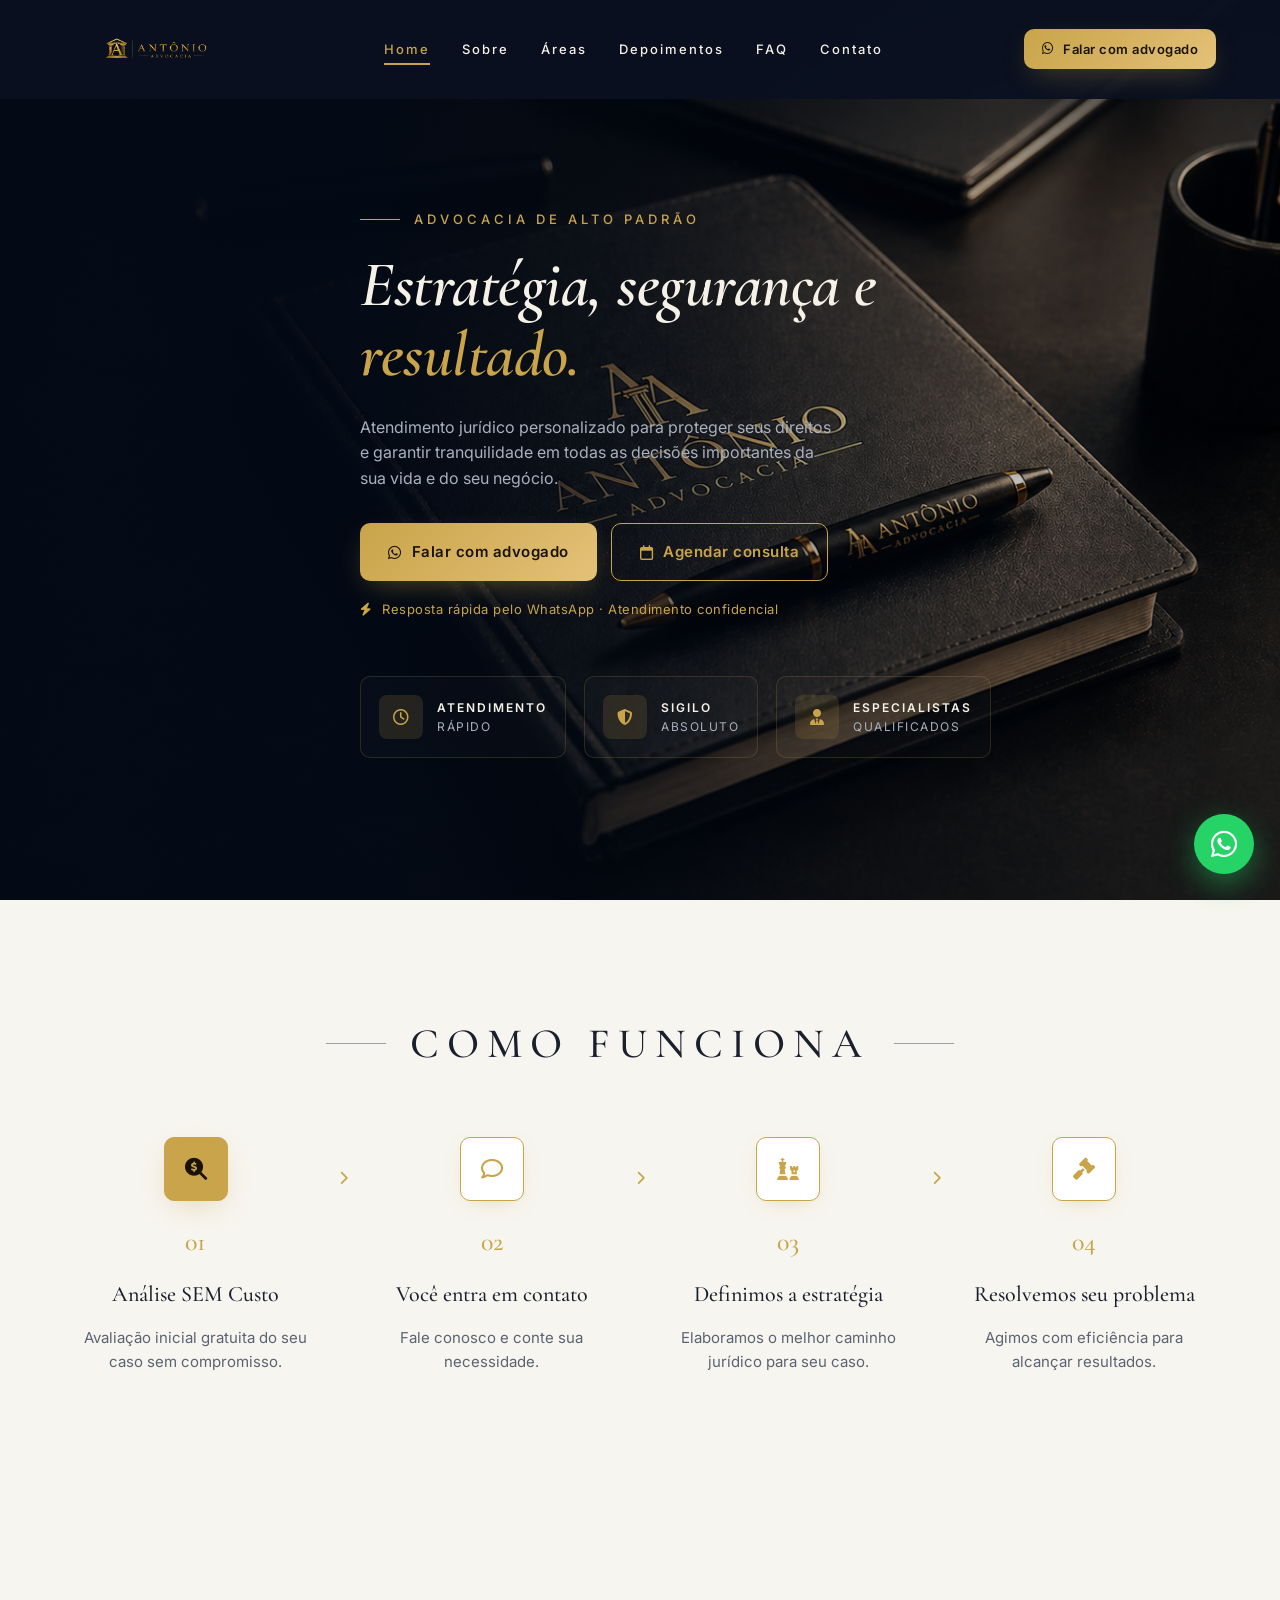
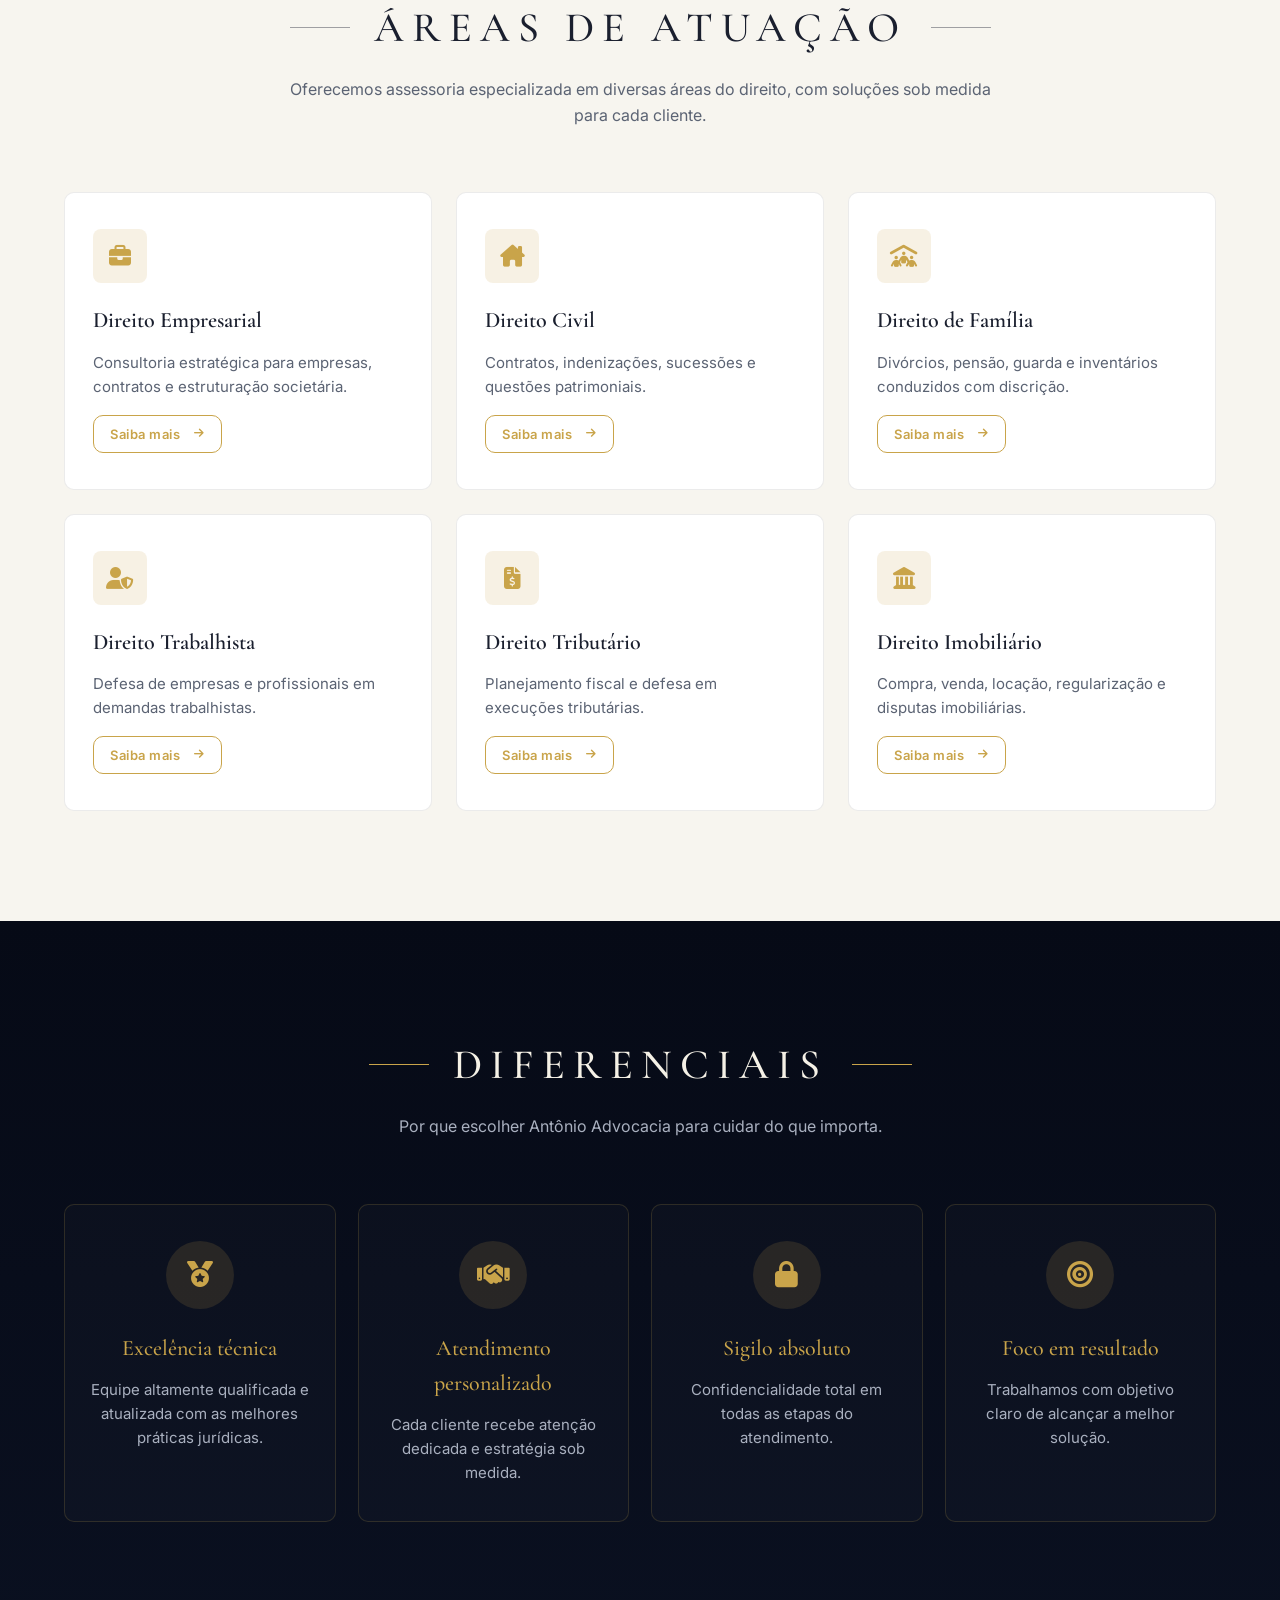
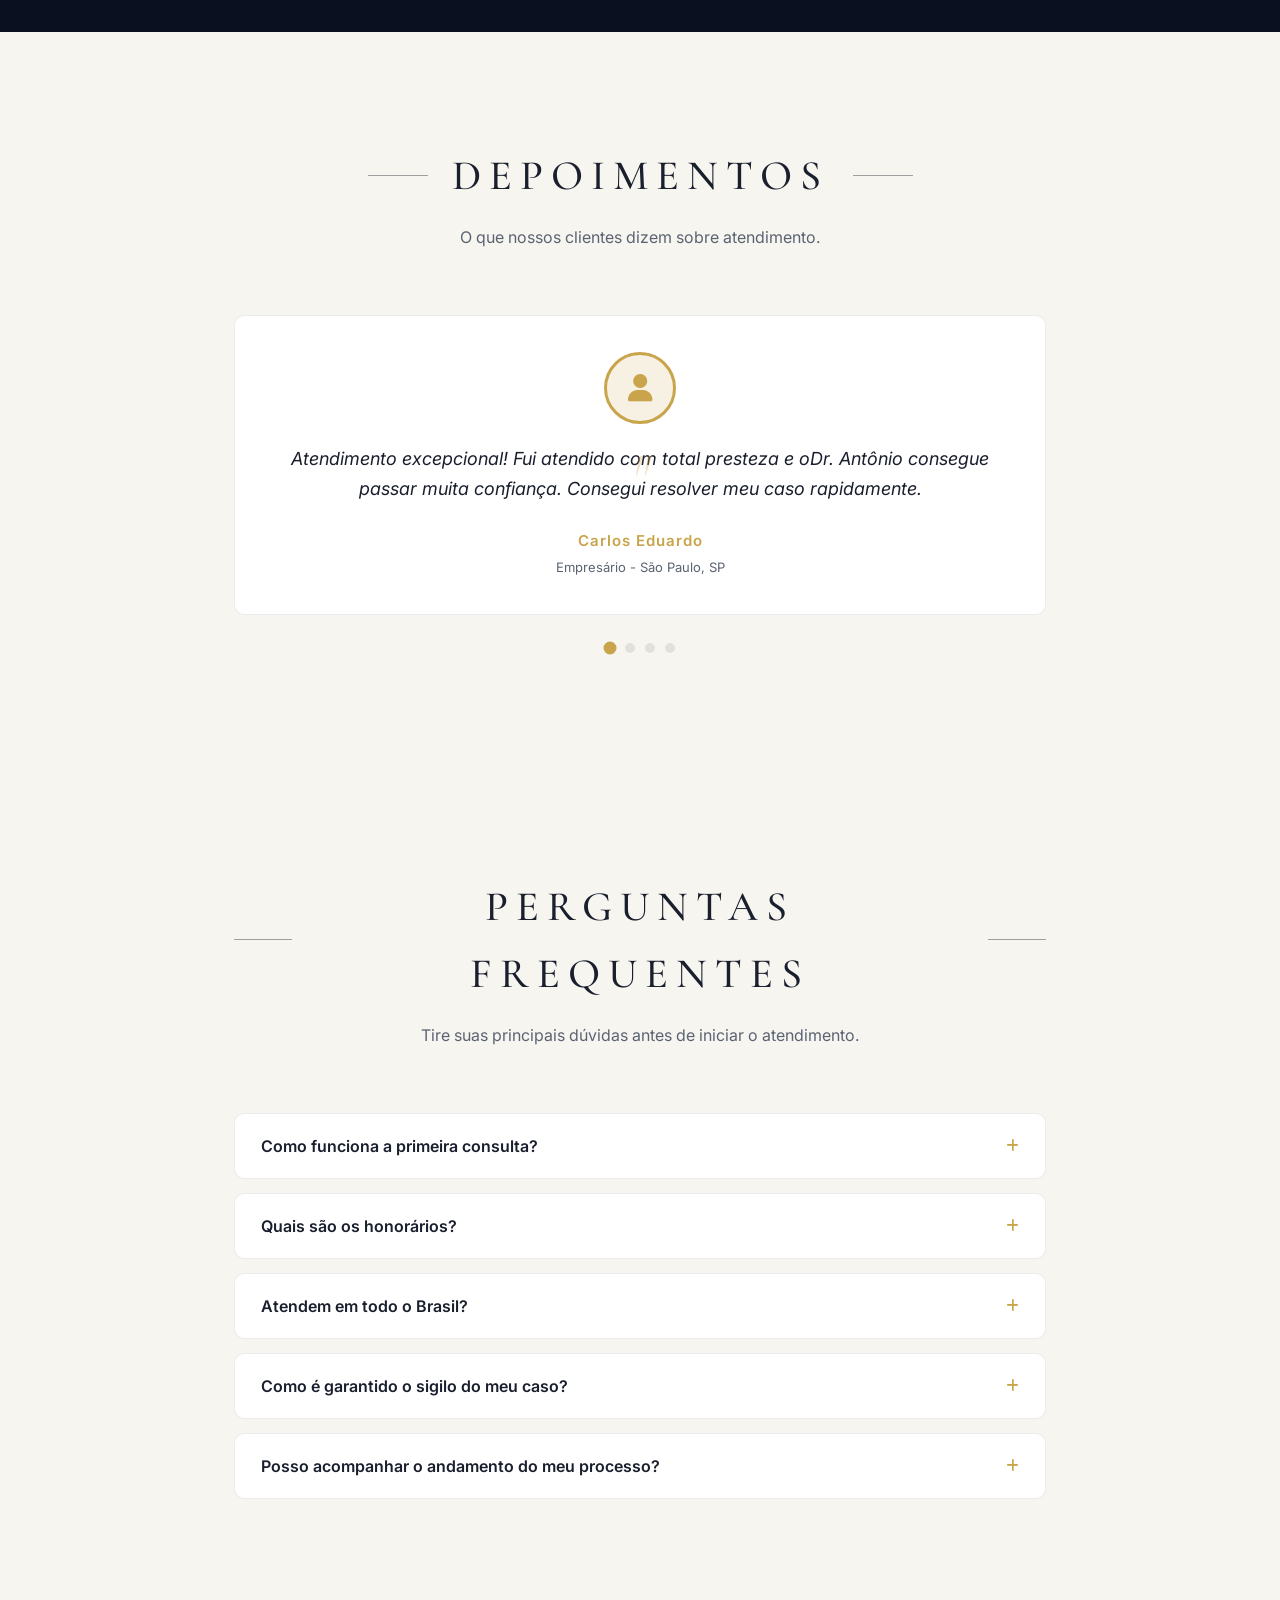
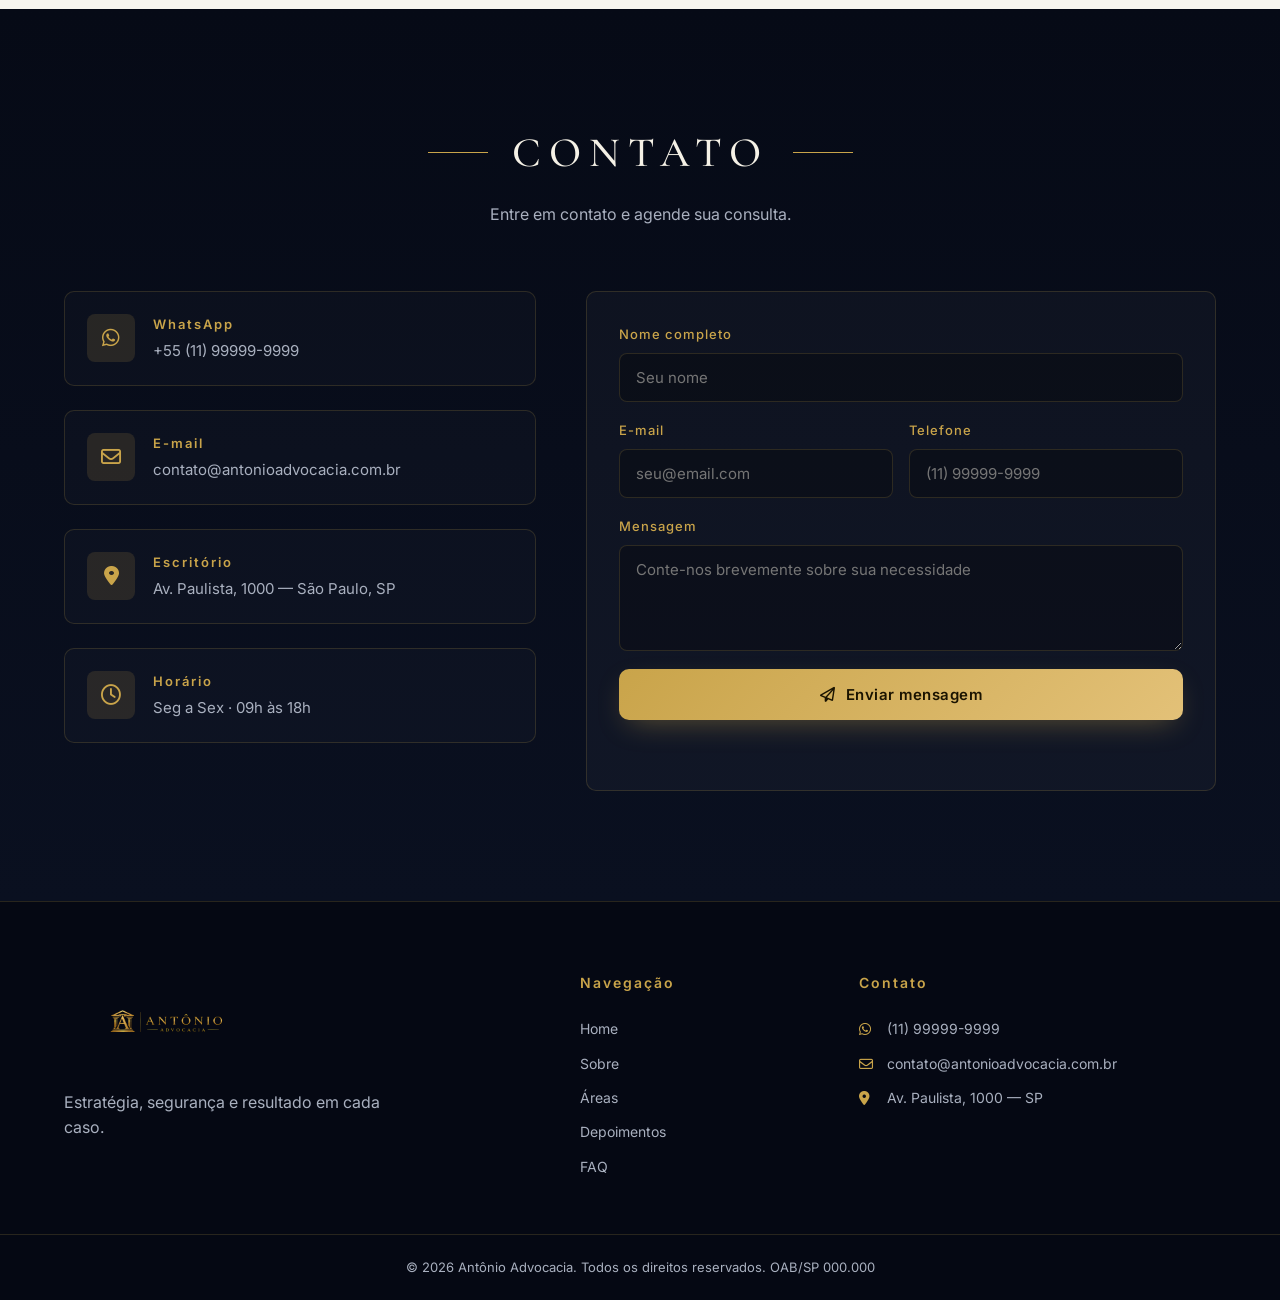
==== commit fc92938c: "feat: add testimonials section, more animations, expanded cards with details" ====
--- a/advocia/index.html
+++ b/advocia/index.html
@@ -5,11 +5,12 @@
   <meta name="viewport" content="width=device-width, initial-scale=1.0" />
   <meta name="description" content="Antônio Advocacia — Estratégia, segurança e resultado. Atendimento jurídico personalizado de alto padrão." />
   <title>Antônio Advocacia — Estratégia, segurança e resultado</title>
-  <link rel="preconnect" href="https://fonts.googleapis.com" />
+<link rel="preconnect" href="https://fonts.googleapis.com" />
   <link rel="preconnect" href="https://fonts.gstatic.com" crossorigin />
   <link href="https://fonts.googleapis.com/css2?family=Cormorant+Garamond:wght@400;500;600;700&family=Inter:wght@300;400;500;600;700&display=swap" rel="stylesheet" />
   <link rel="stylesheet" href="https://cdnjs.cloudflare.com/ajax/libs/font-awesome/6.5.0/css/all.min.css" />
-<link rel="stylesheet" href="style.css" />
+  <link rel="icon" type="image/png" href="../FAVICON.png" />
+  <link rel="stylesheet" href="style.css" />
 </head>
 <body>
 
--- a/advocia/style.css
+++ b/advocia/style.css
@@ -22,7 +22,7 @@
   --font-sans: 'Inter', system-ui, -apple-system, sans-serif;
   --radius: 10px;
   --container: 1200px;
-  --transition: 0.3s ease;
+--transition: 0.2s ease;
 }
 
 * { box-sizing: border-box; margin: 0; padding: 0; }
@@ -74,8 +74,7 @@
 /* ============ HEADER ============ */
 .header {
   position: fixed; top: 0; left: 0; right: 0; z-index: 100;
-  background: rgba(10, 16, 32, 0.85);
-  backdrop-filter: blur(14px);
+  background: rgba(10, 16, 32, 0.95);
   border-bottom: 1px solid transparent;
   transition: all var(--transition);
   min-height: 60px;
@@ -285,7 +284,7 @@
 .card-details {
   max-height: 0;
   overflow: hidden;
-  transition: max-height 0.5s ease, padding 0.5s ease, opacity 0.5s ease;
+  transition: max-height 0.3s ease, padding 0.3s ease, opacity 0.3s ease;
   opacity: 0;
 }
 .card.expanded .card-details {
@@ -322,7 +321,7 @@
   gap: 8px;
 }
 .toggle-btn i {
-  transition: transform 0.3s ease;
+  transition: transform 0.2s ease;
 }
 .card.expanded .toggle-btn i {
   transform: rotate(180deg);
@@ -378,7 +377,7 @@
 .faq-item.open .faq-q i { transform: rotate(45deg); }
 .faq-a {
   max-height: 0; overflow: hidden;
-  transition: max-height 0.4s ease, padding 0.4s ease;
+  transition: max-height 0.3s ease, padding 0.3s ease;
   padding: 0 26px;
 }
 .faq-item.open .faq-a { max-height: 300px; padding: 0 26px 22px; }
@@ -448,7 +447,7 @@
   border-radius: 50%;
   background: var(--border-light);
   cursor: pointer;
-  transition: all 0.3s ease;
+  transition: all 0.2s ease;
 }
 .testimonial-dot.active {
   background: var(--gold);
@@ -574,12 +573,12 @@
   0% { background-position: -200% 0; }
   100% { background-position: 200% 0; }
 }
-.reveal { opacity: 0; transform: translateY(30px); transition: all 0.8s ease; }
+.reveal { opacity: 0; transform: translateY(15px); transition: all 0.25s ease; }
 .reveal.visible { opacity: 1; transform: translateY(0); }
 
 /* Novo: Animações de hover avançadas */
 .card, .diff, .step, .contact-item {
-  transition: all 0.4s cubic-bezier(0.4, 0, 0.2, 1);
+  transition: all 0.2s ease;
 }
 .card:hover, .diff:hover {
   transform: translateY(-8px);
@@ -605,7 +604,7 @@
   left: 100%;
 }
 .btn-outline {
-  transition: all 0.3s ease;
+  transition: all 0.2s ease;
 }
 .btn-outline:hover {
   background: var(--gold);
